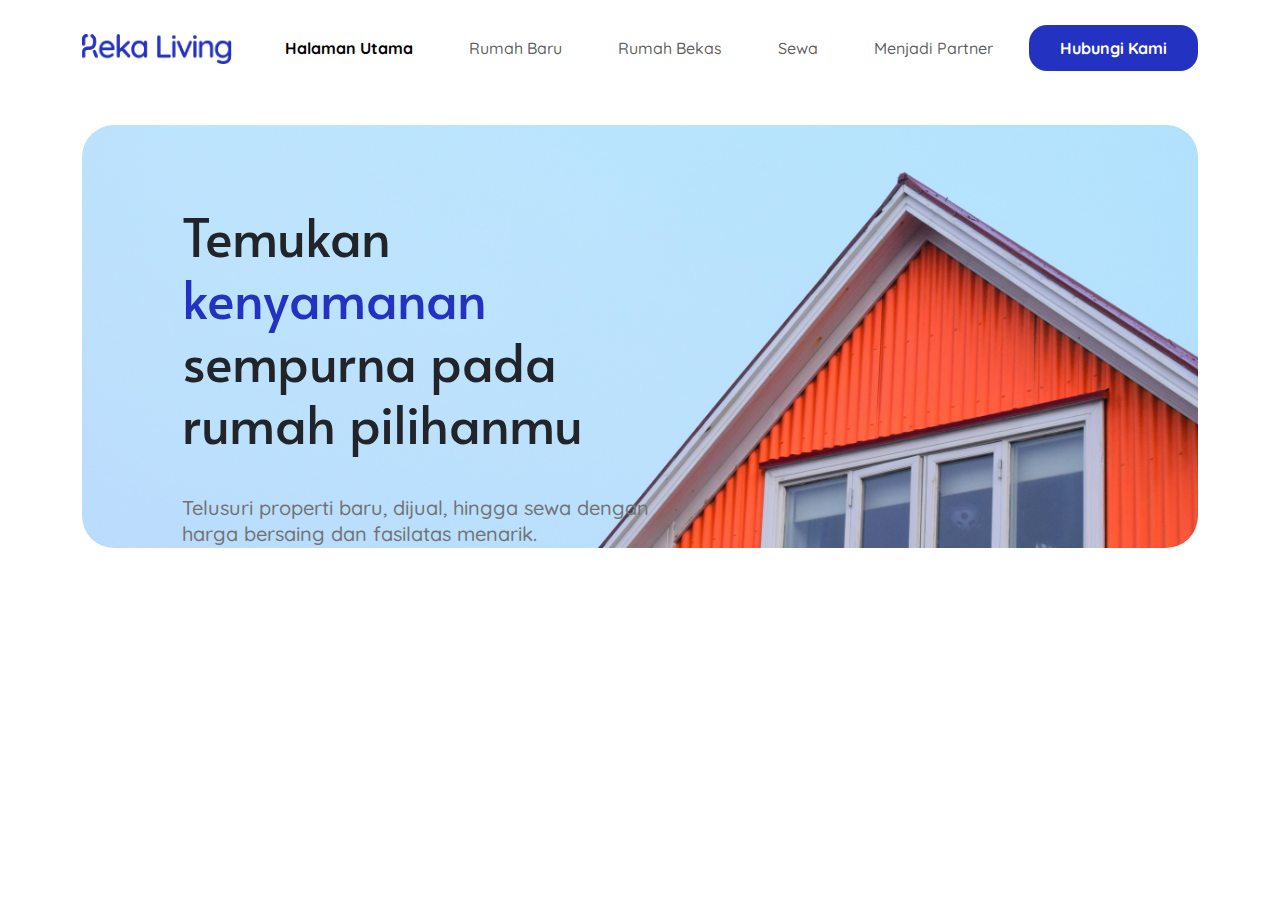
==== index.html @ dff6256e "Slicing Add Hero Section" ====
<!DOCTYPE html>
<html lang="en">
    <head>
        <meta charset="UTF-8">
        <meta name="viewport" content="width=device-width, initial-scale=1.0">
        <title>Reka Living</title>
    
        <!-- ===== All CSS files ===== -->
    
        <link href='https://unpkg.com/boxicons@2.1.4/css/boxicons.min.css' rel='stylesheet'>
        <!-- Slider Splide CSS -->
        <link rel="stylesheet" href="https://cdn.jsdelivr.net/npm/@splidejs/splide@4.1.4/dist/css/splide.min.css">
        <!-- Bootstraps CSS -->
        <link rel="stylesheet" href="https://cdn.jsdelivr.net/npm/bootstrap@5.3.3/dist/css/bootstrap.min.css" />
        <!-- Style CSS -->
        <link rel="stylesheet" href="asset/css/style.css" />
    </head>
<body>
    
    <!-- Header -->
    <header class="bg-header">
        <nav class="navbar navbar-expand-lg">
            <div class="container">
                <a class="navbar-brand" href="#">
                    <img src="asset/images/reka-living-logo.png" class="img-fluid" alt="">
                </a>

                <button class="navbar-toggler" type="button" data-bs-toggle="collapse" data-bs-target="#navbarSupportedContent" aria-controls="navbarSupportedContent" aria-expanded="false" aria-label="Toggle navigation">
                    <span class="navbar-toggler-icon"></span>
                    <span class="navbar-toggler-icon"></span>
                    <span class="navbar-toggler-icon"></span>
                </button>

                <div class="collapse navbar-collapse" id="navbarSupportedContent">
                    <ul class="navbar-nav mx-auto">
                        <li class="nav-item">
                            <a class="nav-link active" href="index.html">Halaman Utama</a>
                        </li>
                        <li class="nav-item">
                            <a class="nav-link" href="#">Rumah Baru</a>
                        </li>
                        <li class="nav-item">
                            <a class="nav-link" href="#">Rumah Bekas</a>
                        </li>
                        <li class="nav-item">
                            <a class="nav-link" href="#">Sewa</a>
                        </li>
                        <li class="nav-item">
                            <a class="nav-link" href="#">Menjadi Partner</a>
                        </li>
                    </ul>
                    <a href="#" class="navbar-btn main-btn" type="submit">Hubungi Kami</a>
                    
                </div>
            </div>
        </nav>
    </header>

    <!-- Hero -->
    <section class="bg-hero">
        <div class="container">
            <div class="hero">
                <img src="asset/images/bg-hero.png" alt="" class="bg-hero-img">

                <div class="title-hero wow fadeInLeft" data-wow-delay=".4s">
                    <h1>Temukan <span>kenyamanan</span> sempurna pada rumah pilihanmu</h1>
                    <p>Telusuri properti baru, dijual, hingga sewa dengan harga bersaing dan fasilatas menarik.</p>
                </div>
            </div>
        </div>
    </section>

    <!-- Bootstraps JS -->
    <script src="https://cdn.jsdelivr.net/npm/bootstrap@5.3.3/dist/js/bootstrap.bundle.min.js"></script>
    <script src="assets/js/main.js"></script>
</body>
</html>
---- asset/css/style.css ----
@import url('https://fonts.googleapis.com/css2?family=Quicksand:wght@300..700&display=swap');
@import url('https://fonts.googleapis.com/css2?family=Alata&display=swap');

body {
  font-family: "Quicksand", sans-serif;;
  font-weight: normal;
  font-style: normal;
  overflow-x: hidden;
}

* {
  margin: 0;
  padding: 0;
  -webkit-box-sizing: border-box;
  box-sizing: border-box;
}

img {
  max-width: 100%;
}

a,
button,
input,
textarea {
  -webkit-transition: all 0.3s ease-out 0s;
  transition: all 0.3s ease-out 0s;
}

a,
a:focus,
input:focus,
textarea:focus,
button:focus,
.navbar-toggler:focus {
  text-decoration: none;
  outline: none;
  -webkit-box-shadow: none;
          box-shadow: none;
}

a:focus,
a:hover {
  text-decoration: none;
}

i,
span,
a {
  display: inline-block;
}

audio,
canvas,
iframe,
img,
svg,
video {
  vertical-align: middle;
}

h1,
h2,
h3,
h4,
h5,
h6 {
  margin: 0px;
  font-family: "Alata", sans-serif;
}

ul,
ol {
  margin: 0px;
  padding: 0px;
  list-style-type: none;
}

p {
  font-size: 16px;
  font-weight: 400;
  line-height: 26px;
  margin: 0px;
}

/*===== All Button Style =====*/
.main-btn {
  display: inline-block;
  text-align: center;
  white-space: nowrap;
  vertical-align: middle;
  font-weight: 700;
  font-size: 16px;
  border-radius: 18px;
  padding: 10px 30px;
  border: 1px solid transparent;
  color: #fff;
  cursor: pointer;
  z-index: 5;
  -webkit-transition: all 0.4s ease-out 0s;
  transition: all 0.4s ease-out 0s;
  background: #2432C1;
}

.main-btn:hover{
  background-color: #8dc8f2;
  color: #fff;
}

/*===== Header =====*/
.bg-header{
  position: relative;
  width: 100%;
  height: 100px;
}

.navbar{
  padding: 25px 0;
  position: absolute;
  top: 0;
  left: 0;
  z-index: 99;
  width: 100%;
}

.navbar .navbar-brand img{
  max-width: 150px;
}

.navbar .nav-item{
  margin: 0 20px;
  font-weight: 500;
  color: #737373;  
  -webkit-transition: all 0.3s ease-out 0s;
  transition: all 0.3s ease-out 0s;
}

.navbar .nav-item:hover{
  color: #000;
  font-weight: 700;
}

.navbar .nav-item .nav-link.active{
  color: #000;
  font-weight: 700;
}

.navbar-toggler{
  border: none;
  display: flex;
  flex-direction: column;
  cursor: pointer;
}

.navbar-toggler-icon{
  position: relative;
  background-image: unset;
  background-color: #2432C1;
  height: 3px;
  margin: 4px 0;
  border-radius: 10px;
  -webkit-transition: all 0.3s ease-out 0s;
  transition: all 0.3s ease-out 0s;
}

.navbar-toggler.active .navbar-toggler-icon:nth-of-type(1) {
  -webkit-transform: rotate(45deg);
  transform: rotate(45deg);
  top: 10px;
}

.navbar-toggler.active .navbar-toggler-icon:nth-of-type(2) {
  opacity: 0;
}

.navbar-toggler.active .navbar-toggler-icon:nth-of-type(3) {
  -webkit-transform: rotate(135deg);
  transform: rotate(135deg);
  top: -12px;
}

/*===== Hero =====*/
.bg-hero{
  margin-top: 25px;
}

.bg-hero .hero{
  border-radius: 32px;
  position: relative;
  max-height: 500px;
}

.bg-hero .hero .bg-hero-img{
  width: 100%;
  height: 100%;
  border-radius: 32px;
}

.bg-hero .hero .title-hero{
  position: absolute;
  top: 0;
  left: 0;
  padding-left: 100px;
  padding-top: 80px;
  width: 55%;
}

.bg-hero .hero .title-hero h1{
  font-size: 52px;
}

.bg-hero .hero .title-hero h1 > span{
  color: #2432C1;
}

.bg-hero .hero .title-hero p{
  color: #737373;
  margin-top: 40px;
  font-size: 20px;
  font-weight: 500;
}
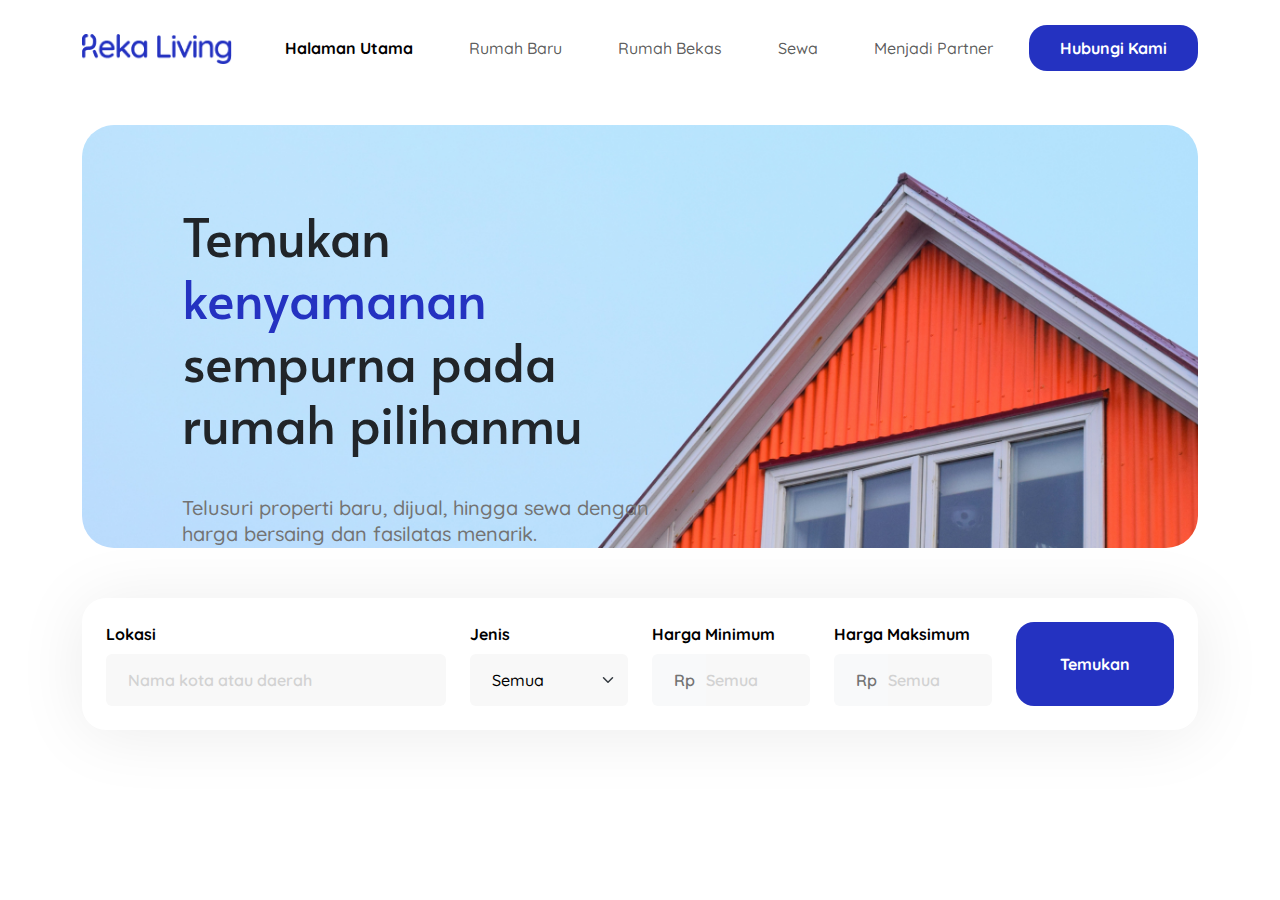
==== commit 06d2c6a0: "Add Search Form Section" ====
--- a/index.html
+++ b/index.html
@@ -70,6 +70,77 @@
         </div>
     </section>
 
+        <!-- Search Form -->
+        <section class="bg-search wow fadeInUp" data-wow-delay=".4s">
+            <div class="container-md">
+    
+                <div class="search-form">
+                    <div class="row">
+                        <div class="col-12 col-lg-4 col-md-8">
+                            <div class="form-group">
+                                <label for="name" class="form-label">Lokasi</label>
+                                <input type="text" class="form-control shadow-none" id="minPrice" placeholder="Nama kota atau daerah">
+                            </div>
+                        </div>
+    
+                        <div class="col-12 col-lg col-md-4">
+                            <div class="form-group">
+                                <label for="jenis" class="form-label">Jenis</label>
+                                <select class="form-select shadow-none" id="jenis" aria-placeholder="Semua">
+                                    <option selected class="select">Semua</option>
+                                    <option value="1">Rumah Baru</option>
+                                    <option value="2">Rumah Bekas</option>
+                                    <option value="3">Sewa</option>
+                                </select>
+                            </div>
+                        </div>
+    
+                        <div class="col-6 col-lg col-md">
+                            <div class="form-group">
+                                <label for="minPrice" class="form-label">Harga Minimum</label>
+                                <div class="input-group">
+                                    <span class="input-group-text" id="basic-addon1">Rp</span>
+                                    <input type="text" class="form-control shadow-none" id="minPrice" placeholder="Semua" style="padding-left: 0px !important;">
+                                </div>
+                            </div>
+                        </div>
+    
+                        <div class="col-6 col-lg col-md">
+                            <div class="form-group">
+                                <label for="maxPrice" class="form-label">Harga Maksimum</label>
+                                <div class="input-group">
+                                    <span class="input-group-text" id="basic-addon1">Rp</span>
+                                    <input type="text" class="form-control shadow-none" id="maxPrice" placeholder="Semua" style="padding-left: 0px !important;">
+                                </div>
+                            </div>
+                        </div>
+    
+                        <div class="col-12 col-lg col-md">
+                            <div class="search-btn">
+                                <button class="main-btn w-100 h-100">Temukan</button>
+                            </div>
+                        </div>
+                    </div>
+                </div>
+    
+                <div class="search-form-sm">
+                    <div class="row">
+                        <div class="col-8">
+                            <div class="input-group">
+                                <span class="input-group-text" id="basic-addon1"><img src="assets/images/search-icon.svg" alt=""></span>
+                                <input type="text" class="form-control shadow-none" id="minPrice" placeholder="Nama kota atau daerah">
+                            </div>
+                        </div>
+    
+                        <div class="col-4">
+                            <button class="main-btn w-100 h-100">Temukan</button>
+                        </div>
+                    </div>
+                </div>
+    
+            </div>
+        </section>
+
     <!-- Bootstraps JS -->
     <script src="https://cdn.jsdelivr.net/npm/bootstrap@5.3.3/dist/js/bootstrap.bundle.min.js"></script>
     <script src="assets/js/main.js"></script>
--- a/asset/css/style.css
+++ b/asset/css/style.css
@@ -218,4 +218,91 @@
   margin-top: 40px;
   font-size: 20px;
   font-weight: 500;
+}
+
+/*===== Search Form =====*/
+.bg-search{
+  margin-top: 50px;
+}
+
+.bg-search .search-form{
+  background-color: #fff;
+  box-shadow: 0px 4px 68px 0px rgba(0, 0, 0, 0.08);
+  border-radius: 24px;
+  padding: 24px;
+}
+
+.bg-search .search-form .form-label{
+  font-size: 16px;
+  color: #000;
+  font-weight: 700;
+}
+
+.bg-search .search-form .form-control,
+.bg-search .search-form .form-select{
+  background-color: #F8F8F8;
+  border: none;
+  padding: 14px 22px;
+  color: #000;
+  font-weight: 500;
+}
+
+.bg-search .search-form .form-control::placeholder{
+  color: #D2D2D2;
+  font-weight: 600;
+}
+
+.bg-search .search-form .form-control::-ms-input-placeholder,
+.bg-search .search-form .form-select::-ms-input-placeholder{
+  color: #D2D2D2;
+  font-weight: 600;
+}
+
+.bg-search .search-form .input-group-text{
+  border: none;
+  color: #737373;
+  font-weight: 600;
+  padding-left: 22px;
+}
+
+.bg-search .search-form .search-btn{
+  height: 100%;
+}
+
+/*===== Search From Small Screen =====*/
+.bg-search .search-form-sm{
+  display: none;
+}
+
+.bg-search .search-form-sm .input-group{
+  border: 0.1px solid rgba(115, 115, 115, 1);
+  border-radius: 12px;
+  background-color: #FFF;
+  box-shadow: 0px 4px 68px 0px rgba(0, 0, 0, 0.08);
+}
+
+.bg-search .search-form-sm .form-control{
+  border: none;
+  padding: 14px 0px;
+  color: #000;
+  font-weight: 500;
+  background-color: transparent;
+}
+
+.bg-search .search-form-sm .form-control::placeholder{
+  color: #D2D2D2;
+  font-weight: 600;
+}
+
+.bg-search .search-form-sm .input-group-text{
+  border: none;
+  background-color: transparent;
+  color: #737373;
+  font-weight: 600;
+  padding-left: 22px;
+}
+
+.bg-search .search-form-sm .search-btn .main-btn{
+  height: 100%;
+  border-radius: 12px;
 }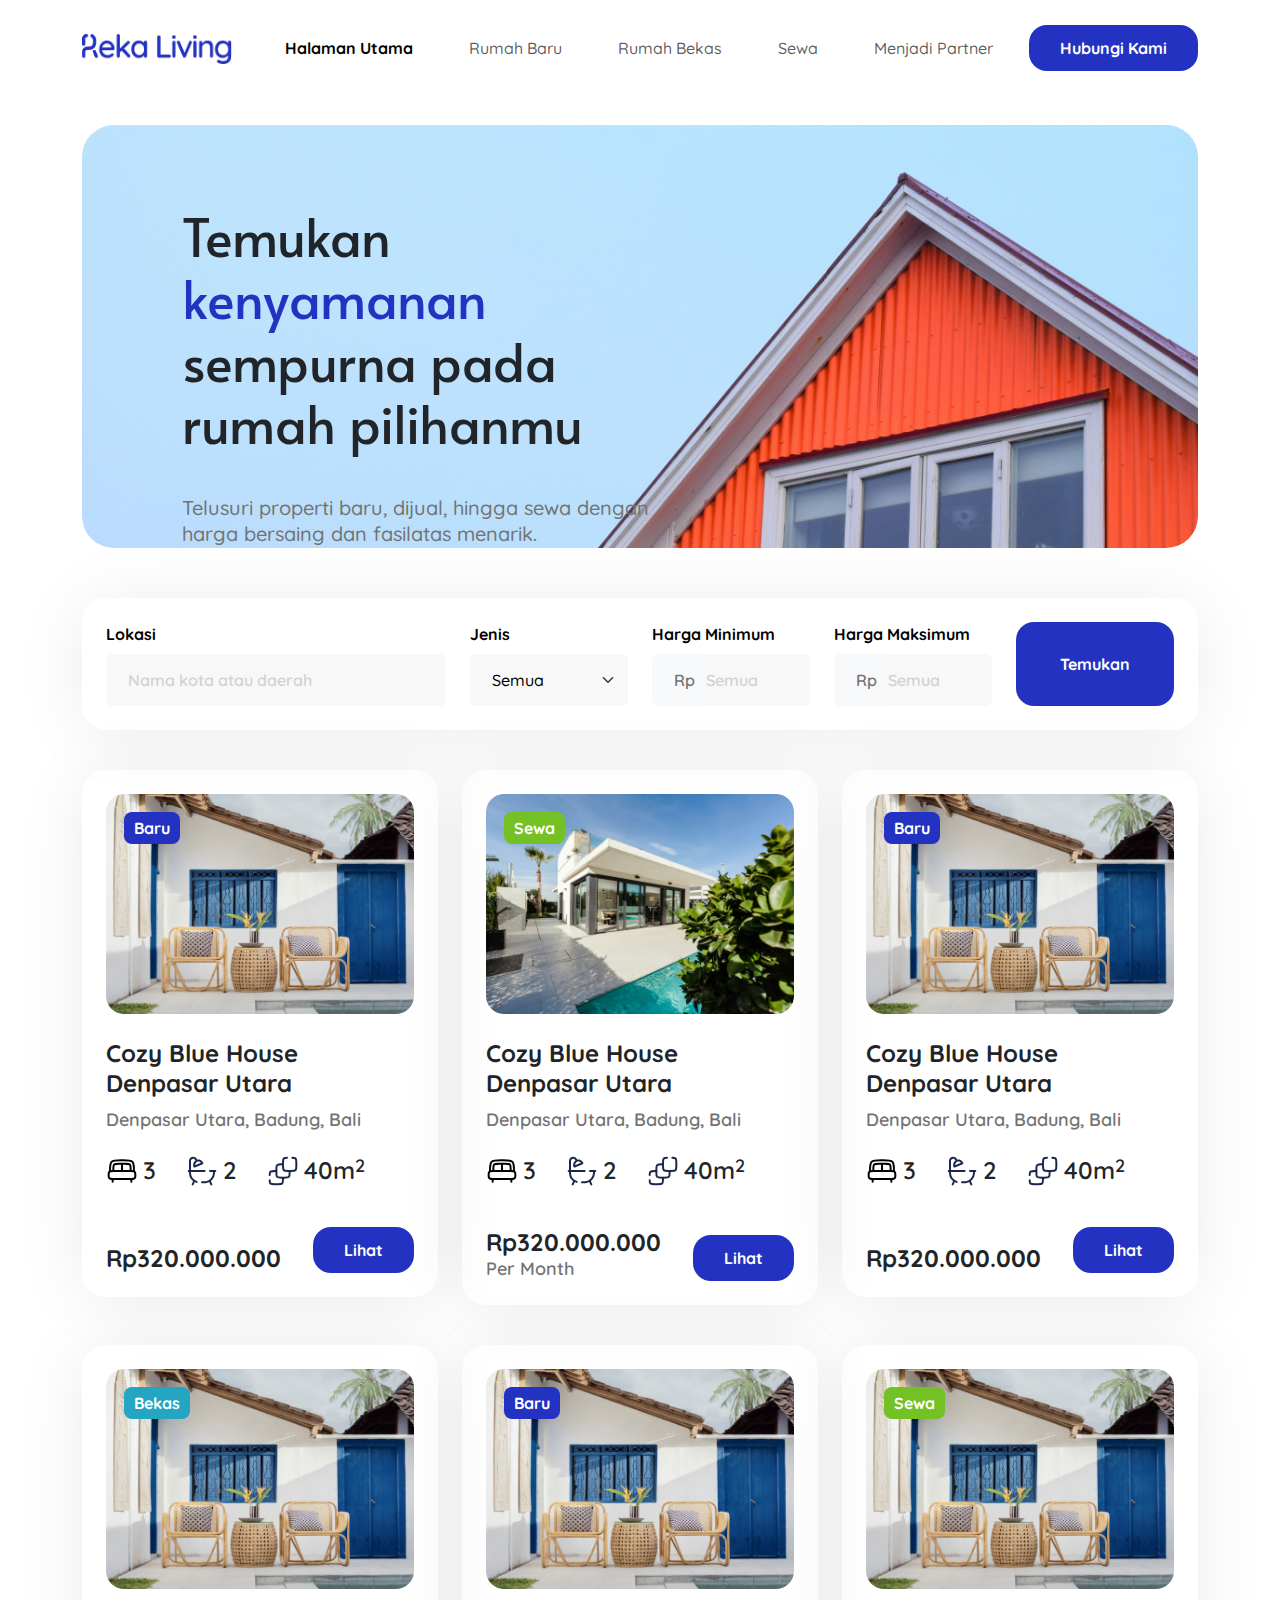
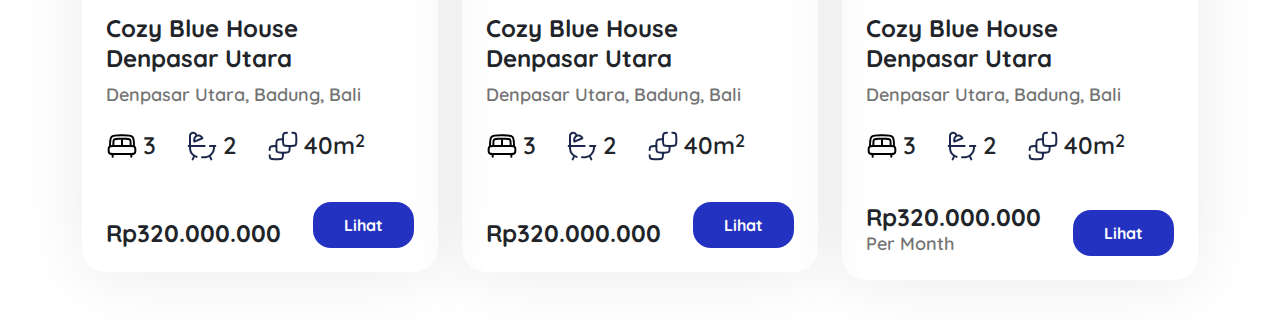
==== commit 522b959d: "add Content Section" ====
--- a/index.html
+++ b/index.html
@@ -70,76 +70,390 @@
         </div>
     </section>
 
-        <!-- Search Form -->
-        <section class="bg-search wow fadeInUp" data-wow-delay=".4s">
-            <div class="container-md">
-    
-                <div class="search-form">
-                    <div class="row">
-                        <div class="col-12 col-lg-4 col-md-8">
-                            <div class="form-group">
-                                <label for="name" class="form-label">Lokasi</label>
-                                <input type="text" class="form-control shadow-none" id="minPrice" placeholder="Nama kota atau daerah">
-                            </div>
-                        </div>
-    
-                        <div class="col-12 col-lg col-md-4">
-                            <div class="form-group">
-                                <label for="jenis" class="form-label">Jenis</label>
-                                <select class="form-select shadow-none" id="jenis" aria-placeholder="Semua">
-                                    <option selected class="select">Semua</option>
-                                    <option value="1">Rumah Baru</option>
-                                    <option value="2">Rumah Bekas</option>
-                                    <option value="3">Sewa</option>
-                                </select>
-                            </div>
-                        </div>
-    
-                        <div class="col-6 col-lg col-md">
-                            <div class="form-group">
-                                <label for="minPrice" class="form-label">Harga Minimum</label>
-                                <div class="input-group">
-                                    <span class="input-group-text" id="basic-addon1">Rp</span>
-                                    <input type="text" class="form-control shadow-none" id="minPrice" placeholder="Semua" style="padding-left: 0px !important;">
-                                </div>
-                            </div>
-                        </div>
-    
-                        <div class="col-6 col-lg col-md">
-                            <div class="form-group">
-                                <label for="maxPrice" class="form-label">Harga Maksimum</label>
-                                <div class="input-group">
-                                    <span class="input-group-text" id="basic-addon1">Rp</span>
-                                    <input type="text" class="form-control shadow-none" id="maxPrice" placeholder="Semua" style="padding-left: 0px !important;">
-                                </div>
-                            </div>
-                        </div>
-    
-                        <div class="col-12 col-lg col-md">
-                            <div class="search-btn">
-                                <button class="main-btn w-100 h-100">Temukan</button>
-                            </div>
-                        </div>
-                    </div>
-                </div>
-    
-                <div class="search-form-sm">
-                    <div class="row">
-                        <div class="col-8">
+    <!-- Search Form -->
+    <section class="bg-search wow fadeInUp" data-wow-delay=".4s">
+        <div class="container-md">
+
+            <div class="search-form">
+                <div class="row">
+                    <div class="col-12 col-lg-4 col-md-8">
+                        <div class="form-group">
+                            <label for="name" class="form-label">Lokasi</label>
+                            <input type="text" class="form-control shadow-none" id="minPrice" placeholder="Nama kota atau daerah">
+                        </div>
+                    </div>
+
+                    <div class="col-12 col-lg col-md-4">
+                        <div class="form-group">
+                            <label for="jenis" class="form-label">Jenis</label>
+                            <select class="form-select shadow-none" id="jenis" aria-placeholder="Semua">
+                                <option selected class="select">Semua</option>
+                                <option value="1">Rumah Baru</option>
+                                <option value="2">Rumah Bekas</option>
+                                <option value="3">Sewa</option>
+                            </select>
+                        </div>
+                    </div>
+
+                    <div class="col-6 col-lg col-md">
+                        <div class="form-group">
+                            <label for="minPrice" class="form-label">Harga Minimum</label>
                             <div class="input-group">
-                                <span class="input-group-text" id="basic-addon1"><img src="assets/images/search-icon.svg" alt=""></span>
-                                <input type="text" class="form-control shadow-none" id="minPrice" placeholder="Nama kota atau daerah">
-                            </div>
-                        </div>
-    
-                        <div class="col-4">
+                                <span class="input-group-text" id="basic-addon1">Rp</span>
+                                <input type="text" class="form-control shadow-none" id="minPrice" placeholder="Semua" style="padding-left: 0px !important;">
+                            </div>
+                        </div>
+                    </div>
+
+                    <div class="col-6 col-lg col-md">
+                        <div class="form-group">
+                            <label for="maxPrice" class="form-label">Harga Maksimum</label>
+                            <div class="input-group">
+                                <span class="input-group-text" id="basic-addon1">Rp</span>
+                                <input type="text" class="form-control shadow-none" id="maxPrice" placeholder="Semua" style="padding-left: 0px !important;">
+                            </div>
+                        </div>
+                    </div>
+
+                    <div class="col-12 col-lg col-md">
+                        <div class="search-btn">
                             <button class="main-btn w-100 h-100">Temukan</button>
                         </div>
                     </div>
                 </div>
-    
             </div>
-        </section>
+
+            <div class="search-form-sm">
+                <div class="row">
+                    <div class="col-8">
+                        <div class="input-group">
+                            <span class="input-group-text" id="basic-addon1"><img src="assets/images/search-icon.svg" alt=""></span>
+                            <input type="text" class="form-control shadow-none" id="minPrice" placeholder="Nama kota atau daerah">
+                        </div>
+                    </div>
+
+                    <div class="col-4">
+                        <button class="main-btn w-100 h-100">Temukan</button>
+                    </div>
+                </div>
+            </div>
+
+        </div>
+    </section>
+
+    <!-- Content -->
+    <div class="bg-content wow fadeInUp" data-wow-delay=".4s">
+        <div class="container">
+
+            <div class="row">
+
+                <!-- Content Awal -->
+                <div class="col-6 col-lg-4 col-md-6">
+
+                    <div class="single-project">
+                        <div class="project-image">
+                                <p class="status-content">Baru</p>
+                                <img src="asset/images/Content/1.png" class="img-fluid" alt="project"/>
+                        </div>
+
+                        <div class="project-content-top">
+                            <h3 class="project-title"> 
+                                Cozy Blue House Denpasar Utara
+                            </h3>
+                            <p class="project-alamat">
+                                Denpasar Utara, Badung, Bali
+                            </p>
+                        </div>
+
+                        <div class="project-content-middle d-flex">
+
+                            <div class="project-content-middle-items d-flex">
+                                <img src="asset/images/Content/bed.svg" alt="" srcset="">
+                                <p>3</p>
+                            </div>
+
+                            <div class="project-content-middle-items d-flex">
+                                <img src="asset/images/Content/bath.svg" alt="" srcset="">
+                                <p>2</p>
+                            </div>
+
+                            <div class="project-content-middle-items d-flex">
+                                <img src="asset/images/Content/three.svg" alt="" srcset="">
+                                <p>40m</p>
+                                <span>2</span>
+                            </div>
+
+                        </div>
+
+                        <div class="project-content-bottom d-flex">
+                            <div class="price">
+                                <p>Rp320.000.000</p>
+                                <!-- <span>Per Month</span> -->
+                            </div>
+                            <a href="#" rel="nofollow noopener" target="_blank" class="main-btn">
+                                Lihat
+                            </a>
+                        </div>
+                    </div>
+
+                </div>
+
+                <div class="col-6 col-lg-4 col-md-6">
+
+                    <div class="single-project">
+                        <div class="project-image">
+                                <p class="status-content-sewa">Sewa</p>
+                                <img src="asset/images/Content/2.png" class="img-fluid" alt="project"/>
+                        </div>
+
+                        <div class="project-content-top">
+                            <h3 class="project-title"> 
+                                Cozy Blue House Denpasar Utara
+                            </h3>
+                            <p class="project-alamat">
+                                Denpasar Utara, Badung, Bali
+                            </p>
+                        </div>
+
+                        <div class="project-content-middle d-flex">
+
+                            <div class="project-content-middle-items d-flex">
+                                <img src="asset/images/Content/bed.svg" alt="" srcset="">
+                                <p>3</p>
+                            </div>
+
+                            <div class="project-content-middle-items d-flex">
+                                <img src="asset/images/Content/bath.svg" alt="" srcset="">
+                                <p>2</p>
+                            </div>
+
+                            <div class="project-content-middle-items d-flex">
+                                <img src="asset/images/Content/three.svg" alt="" srcset="">
+                                <p>40m</p>
+                                <span>2</span>
+                            </div>
+
+                        </div>
+
+                        <div class="project-content-bottom d-flex">
+                            <div class="price">
+                                <p>Rp320.000.000</p>
+                                <span>Per Month</span>
+                            </div>
+                            <a href="#" rel="nofollow noopener" target="_blank" class="main-btn">
+                                Lihat
+                            </a>
+                        </div>
+
+                    </div>
+
+                </div>
+
+                <div class="col-6 col-lg-4 col-md-6">
+
+                    <div class="single-project">
+                        <div class="project-image">
+                                <p class="status-content">Baru</p>
+                                <img src="asset/images/Content/1.png" class="img-fluid" alt="project"/>
+                        </div>
+
+                        <div class="project-content-top">
+                            <h3 class="project-title"> 
+                                Cozy Blue House Denpasar Utara
+                            </h3>
+                            <p class="project-alamat">
+                                Denpasar Utara, Badung, Bali
+                            </p>
+                        </div>
+
+                        <div class="project-content-middle d-flex">
+
+                            <div class="project-content-middle-items d-flex">
+                                <img src="asset/images/Content/bed.svg" alt="" srcset="">
+                                <p>3</p>
+                            </div>
+
+                            <div class="project-content-middle-items d-flex">
+                                <img src="asset/images/Content/bath.svg" alt="" srcset="">
+                                <p>2</p>
+                            </div>
+
+                            <div class="project-content-middle-items d-flex">
+                                <img src="asset/images/Content/three.svg" alt="" srcset="">
+                                <p>40m</p>
+                                <span>2</span>
+                            </div>
+
+                        </div>
+
+                        <div class="project-content-bottom d-flex">
+                            <div class="price">
+                                <p>Rp320.000.000</p>
+                                <!-- <span>Per Month</span> -->
+                            </div>
+                            <a href="#" rel="nofollow noopener" target="_blank" class="main-btn">
+                                Lihat
+                            </a>
+                        </div>
+                    </div>
+
+                </div>
+
+                <!-- Content Kedua -->
+                <div class="col-6 col-lg-4 col-md-6">
+
+                    <div class="single-project">
+                        <div class="project-image">
+                                <p class="status-content-bekas">Bekas</p>
+                                <img src="asset/images/Content/1.png" class="img-fluid" alt="project"/>
+                        </div>
+
+                        <div class="project-content-top">
+                            <h3 class="project-title"> 
+                                Cozy Blue House Denpasar Utara
+                            </h3>
+                            <p class="project-alamat">
+                                Denpasar Utara, Badung, Bali
+                            </p>
+                        </div>
+
+                        <div class="project-content-middle d-flex">
+
+                            <div class="project-content-middle-items d-flex">
+                                <img src="asset/images/Content/bed.svg" alt="" srcset="">
+                                <p>3</p>
+                            </div>
+
+                            <div class="project-content-middle-items d-flex">
+                                <img src="asset/images/Content/bath.svg" alt="" srcset="">
+                                <p>2</p>
+                            </div>
+
+                            <div class="project-content-middle-items d-flex">
+                                <img src="asset/images/Content/three.svg" alt="" srcset="">
+                                <p>40m</p>
+                                <span>2</span>
+                            </div>
+
+                        </div>
+
+                        <div class="project-content-bottom d-flex">
+                            <div class="price">
+                                <p>Rp320.000.000</p>
+                                <!-- <span>Per Month</span> -->
+                            </div>
+                            <a href="#" rel="nofollow noopener" target="_blank" class="main-btn">
+                                Lihat
+                            </a>
+                        </div>
+                    </div>
+
+                </div>
+
+                <div class="col-6 col-lg-4 col-md-6">
+
+                    <div class="single-project">
+                        <div class="project-image">
+                                <p class="status-content">Baru</p>
+                                <img src="asset/images/Content/1.png" class="img-fluid" alt="project"/>
+                        </div>
+
+                        <div class="project-content-top">
+                            <h3 class="project-title"> 
+                                Cozy Blue House Denpasar Utara
+                            </h3>
+                            <p class="project-alamat">
+                                Denpasar Utara, Badung, Bali
+                            </p>
+                        </div>
+
+                        <div class="project-content-middle d-flex">
+
+                            <div class="project-content-middle-items d-flex">
+                                <img src="asset/images/Content/bed.svg" alt="" srcset="">
+                                <p>3</p>
+                            </div>
+
+                            <div class="project-content-middle-items d-flex">
+                                <img src="asset/images/Content/bath.svg" alt="" srcset="">
+                                <p>2</p>
+                            </div>
+
+                            <div class="project-content-middle-items d-flex">
+                                <img src="asset/images/Content/three.svg" alt="" srcset="">
+                                <p>40m</p>
+                                <span>2</span>
+                            </div>
+
+                        </div>
+
+                        <div class="project-content-bottom d-flex">
+                            <div class="price">
+                                <p>Rp320.000.000</p>
+                                <!-- <span>Per Month</span> -->
+                            </div>
+                            <a href="#" rel="nofollow noopener" target="_blank" class="main-btn">
+                                Lihat
+                            </a>
+                        </div>
+                    </div>
+
+                </div>
+
+                <div class="col-6 col-lg-4 col-md-6">
+
+                    <div class="single-project">
+                        <div class="project-image">
+                            <p class="status-content-sewa">Sewa</p>
+                                <img src="asset/images/Content/1.png" class="img-fluid" alt="project"/>
+                        </div>
+
+                        <div class="project-content-top">
+                            <h3 class="project-title"> 
+                                Cozy Blue House Denpasar Utara
+                            </h3>
+                            <p class="project-alamat">
+                                Denpasar Utara, Badung, Bali
+                            </p>
+                        </div>
+
+                        <div class="project-content-middle d-flex">
+
+                            <div class="project-content-middle-items d-flex">
+                                <img src="asset/images/Content/bed.svg" alt="" srcset="">
+                                <p>3</p>
+                            </div>
+
+                            <div class="project-content-middle-items d-flex">
+                                <img src="asset/images/Content/bath.svg" alt="" srcset="">
+                                <p>2</p>
+                            </div>
+
+                            <div class="project-content-middle-items d-flex">
+                                <img src="asset/images/Content/three.svg" alt="" srcset="">
+                                <p>40m</p>
+                                <span>2</span>
+                            </div>
+
+                        </div>
+
+                        <div class="project-content-bottom d-flex">
+                            <div class="price">
+                                <p>Rp320.000.000</p>
+                                <span>Per Month</span>
+                            </div>
+                            <a href="#" rel="nofollow noopener" target="_blank" class="main-btn">
+                                Lihat
+                            </a>
+                        </div>
+                    </div>
+
+                </div>
+
+            </div>
+
+        </div>
+    </div>
 
     <!-- Bootstraps JS -->
     <script src="https://cdn.jsdelivr.net/npm/bootstrap@5.3.3/dist/js/bootstrap.bundle.min.js"></script>
--- a/asset/css/style.css
+++ b/asset/css/style.css
@@ -305,4 +305,124 @@
 .bg-search .search-form-sm .search-btn .main-btn{
   height: 100%;
   border-radius: 12px;
+}
+
+/* === PROJECT START */
+.single-project{
+  margin-bottom: 40px;
+  border-radius: 24px;
+  padding: 24px;
+  box-shadow: 0px 4px 68px 0px rgba(0, 0, 0, 0.08);
+}
+
+.bg-content{
+  margin-top: 40px;
+}
+
+.single-project .project-image {
+  width:100%;
+  position:relative;
+
+}
+
+.project-image .status-content{
+  position:absolute;
+  left: 18px;
+  top: 18px;
+  background-color:#2432C1;
+  color:#fff;
+  padding: 3px 10px ;
+  border-radius: 8px;
+  font-weight: bold;
+}
+
+.project-image .status-content-sewa{
+  position:absolute;
+  left: 18px;
+  top: 18px;
+  background-color:#73C124;
+  color:#fff;
+  padding: 3px 10px ;
+  border-radius: 8px;
+  font-weight: bold;
+}
+
+.project-image .status-content-bekas{
+  position:absolute;
+  left: 18px;
+  top: 18px;
+  background-color: #24A5C1;
+  color:#fff;
+  padding: 3px 10px ;
+  border-radius: 8px;
+  font-weight: bold;
+}
+
+.project-image .status-content > p{
+  font-size: 14px;
+  font-weight: 600;
+  line-height: 17.5px;
+}
+
+.project-content-top .project-title{
+  font-size: 24px;
+  font-weight: 700;
+  line-height: 30px;
+  margin-top: 24px;
+  margin-bottom: 11px;
+  font-family: 'Quicksand';
+}
+
+.project-content-top .project-alamat{
+  font-size: 18px;
+  font-weight: 600;
+  line-height: 22.5px;
+  margin-bottom: 24px;
+  color: #737373;
+}
+
+.single-project .project-image > img {
+  width:100%;
+  border-radius: 18px;
+}
+
+.project-content-middle .project-content-middle-items{
+  padding-right: 30px;
+}
+
+.project-content-middle .project-content-middle-items > p{
+  line-height: 30px;
+  font-size: 24px;
+  font-weight: 600;
+  margin-left: 5px;
+}
+
+.project-content-middle .project-content-middle-items > span{
+  line-height: 22.5px;
+  font-size: 18px;
+  font-weight: 600;
+}
+
+.project-content-bottom .price > p{
+  line-height: 30px;
+  font-weight: 700;
+  font-size: 24px;
+}
+
+.project-content-bottom{
+  margin-top : 40px;
+  display: flex;
+  justify-content: space-between;
+  align-items: end;
+}
+
+.project-content-bottom .price > span {
+  font-size: 18px;
+  font-weight: 600;
+  line-height: 22.5px;
+  color: #737373;
+}
+
+.project-content-bottom .main-btn{
+  font-weight: bold;
 }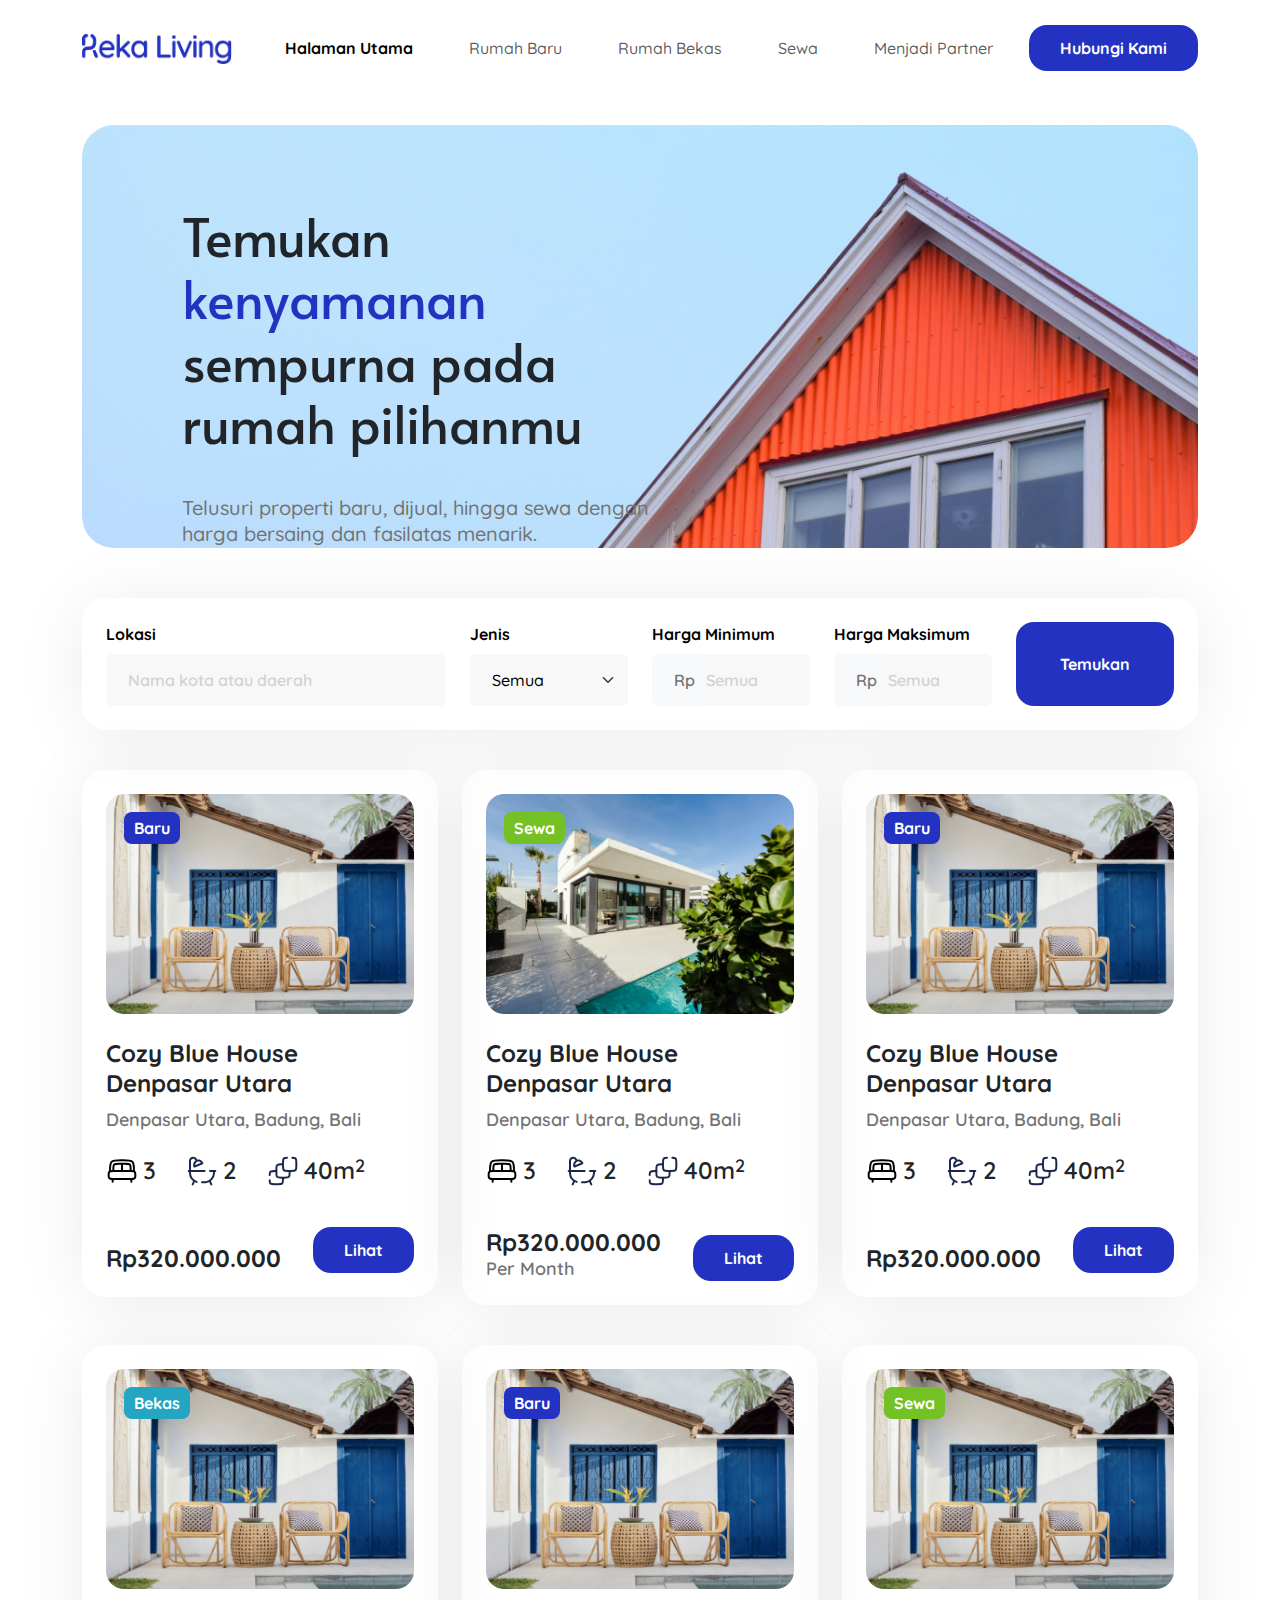
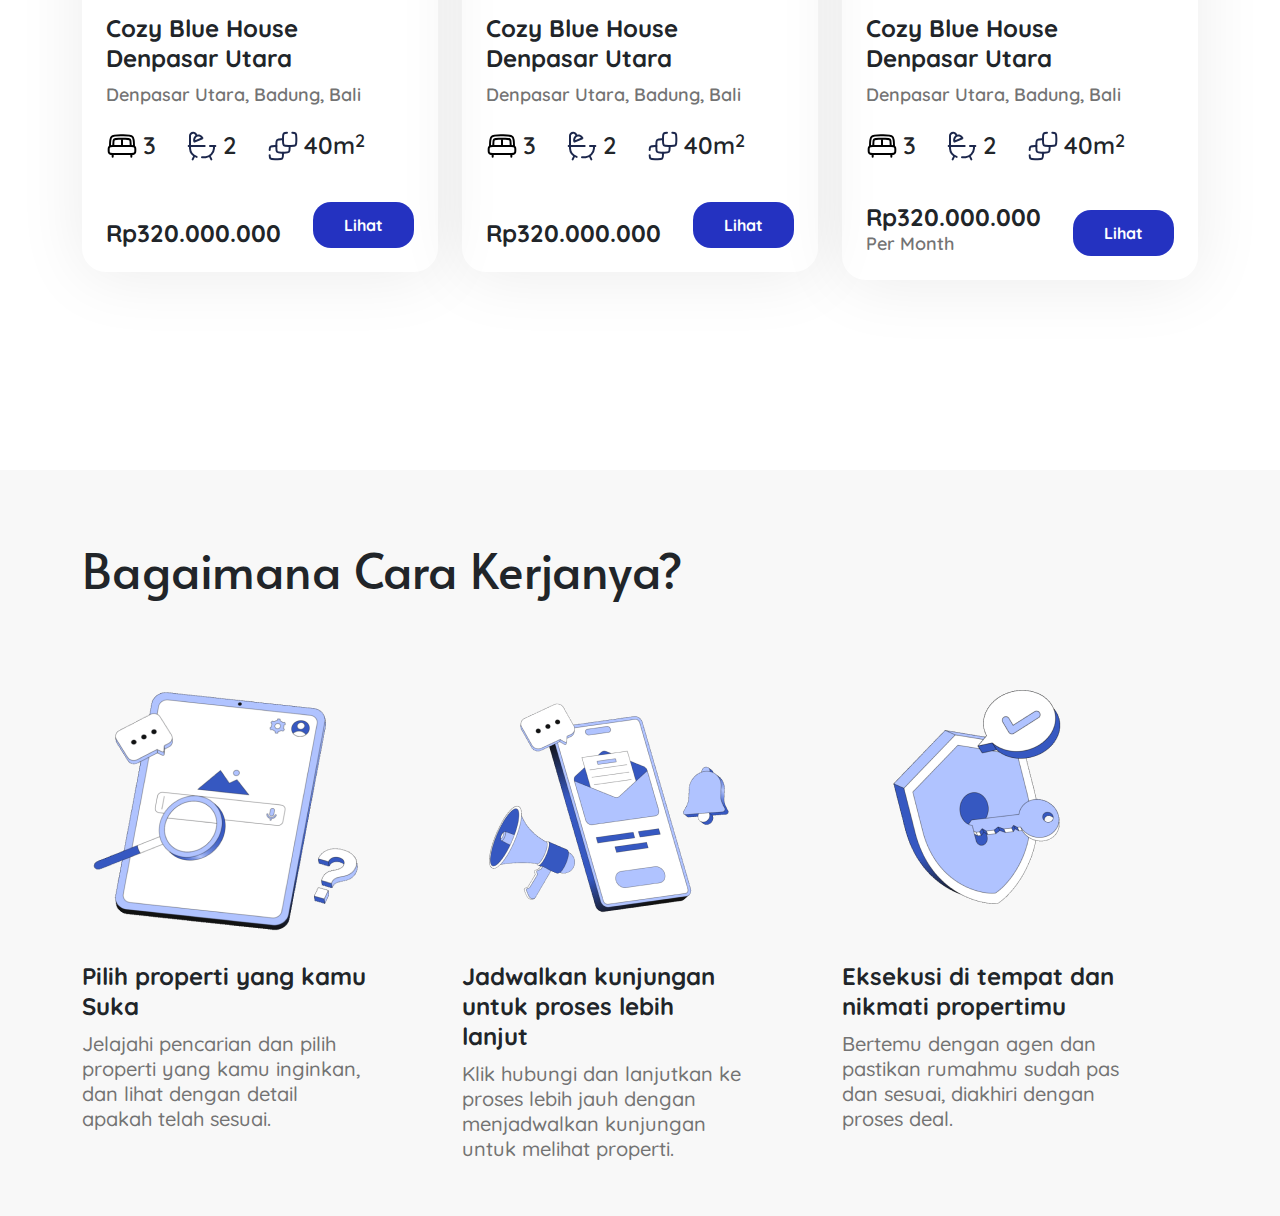
==== commit a13d2c38: "Add Section Works" ====
--- a/index.html
+++ b/index.html
@@ -455,6 +455,77 @@
         </div>
     </div>
 
+    <!-- Works -->
+    <div class="bg-works">
+        <div class="container">
+
+            <div class="row">
+
+                <div class="col-lg-12">
+                    <div class="bg-works-title mb-5 wow fadeInLeft" data-wow-delay=".4s">
+                        <h2>Bagaimana Cara Kerjanya?</h2>
+                    </div>
+                </div>
+
+                <div class="col-lg-4 col-md-6 wow fadeInRight" data-wow-delay=".4s">
+                    <div class="single-works">
+                        <div class="works-image">
+                            <a href="#">
+                                <img src="asset/images/Works/Search.png" class="img-fluid" alt="works"/>
+                            </a>
+                        </div>
+                        <div class="works-content">
+                            <h3 class="works-title"> 
+                                Pilih properti yang kamu Suka
+                            </h3>
+                            <p class="works-desc">
+                                Jelajahi pencarian dan pilih properti yang kamu inginkan, dan lihat dengan detail apakah telah sesuai.
+                            </p>
+                        </div>
+                    </div>
+                </div>
+
+                <div class="col-lg-4 col-md-6 wow fadeInRight" data-wow-delay=".4s">
+                    <div class="single-works">
+                        <div class="works-image">
+                            <a href="#">
+                                <img src="asset/images/Works/Announce.png" class="img-fluid" alt="works"/>
+                            </a>
+                        </div>
+                        <div class="works-content">
+                            <h3> 
+                                Jadwalkan kunjungan untuk proses lebih lanjut
+                            </h3>
+                            <p>
+                                Klik hubungi dan lanjutkan ke proses lebih jauh dengan menjadwalkan kunjungan untuk melihat properti.
+                            </p>
+                        </div>
+                    </div>
+                </div>
+
+                <div class="col-lg-4 col-md-6 wow fadeInRight" data-wow-delay=".4s">
+                    <div class="single-works">
+                        <div class="works-image">
+                            <a href="#">
+                                <img src="asset/images/Works/Private.png" class="img-fluid" alt="works"/>
+                            </a>
+                        </div>
+                        <div class="works-content">
+                            <h3 class="works-title"> 
+                                Eksekusi di tempat dan nikmati propertimu
+                            </h3>
+                            <p class="works-desc">
+                                Bertemu dengan agen dan pastikan rumahmu sudah pas dan sesuai, diakhiri dengan proses deal.
+                            </p>
+                        </div>
+                    </div>
+                </div>
+
+            </div>
+
+        </div>
+    </div>
+
     <!-- Bootstraps JS -->
     <script src="https://cdn.jsdelivr.net/npm/bootstrap@5.3.3/dist/js/bootstrap.bundle.min.js"></script>
     <script src="assets/js/main.js"></script>
--- a/asset/css/style.css
+++ b/asset/css/style.css
@@ -425,4 +425,42 @@
 
 .project-content-bottom .main-btn{
   font-weight: bold;
-}+}
+
+/* === WORKS START; */
+.bg-works{
+  background-color: #F8F8F8;
+  padding-top: 70px;
+  padding-bottom: 55px;
+  margin-top:150px;
+}
+
+.bg-works .bg-works-title h2{
+  font-size: 48px;
+  line-height: 58px;
+  margin-bottom: 80px;
+}
+
+.bg-works .works-image{
+  margin-bottom: 25px;
+}
+
+.works-content h3{
+  font-weight: bold;
+  font-size:24px;
+  line-height: 30px;
+  margin-bottom: 10px;
+  font-family: 'Quicksand' !important;
+}
+
+.works-content p{
+  color: #737373;
+  font-weight: 500;
+  font-size: 20px;
+  line-height: 25px;
+}
+
+.works-content{
+  max-width: 80%;
+}
+/* === WORKS END; */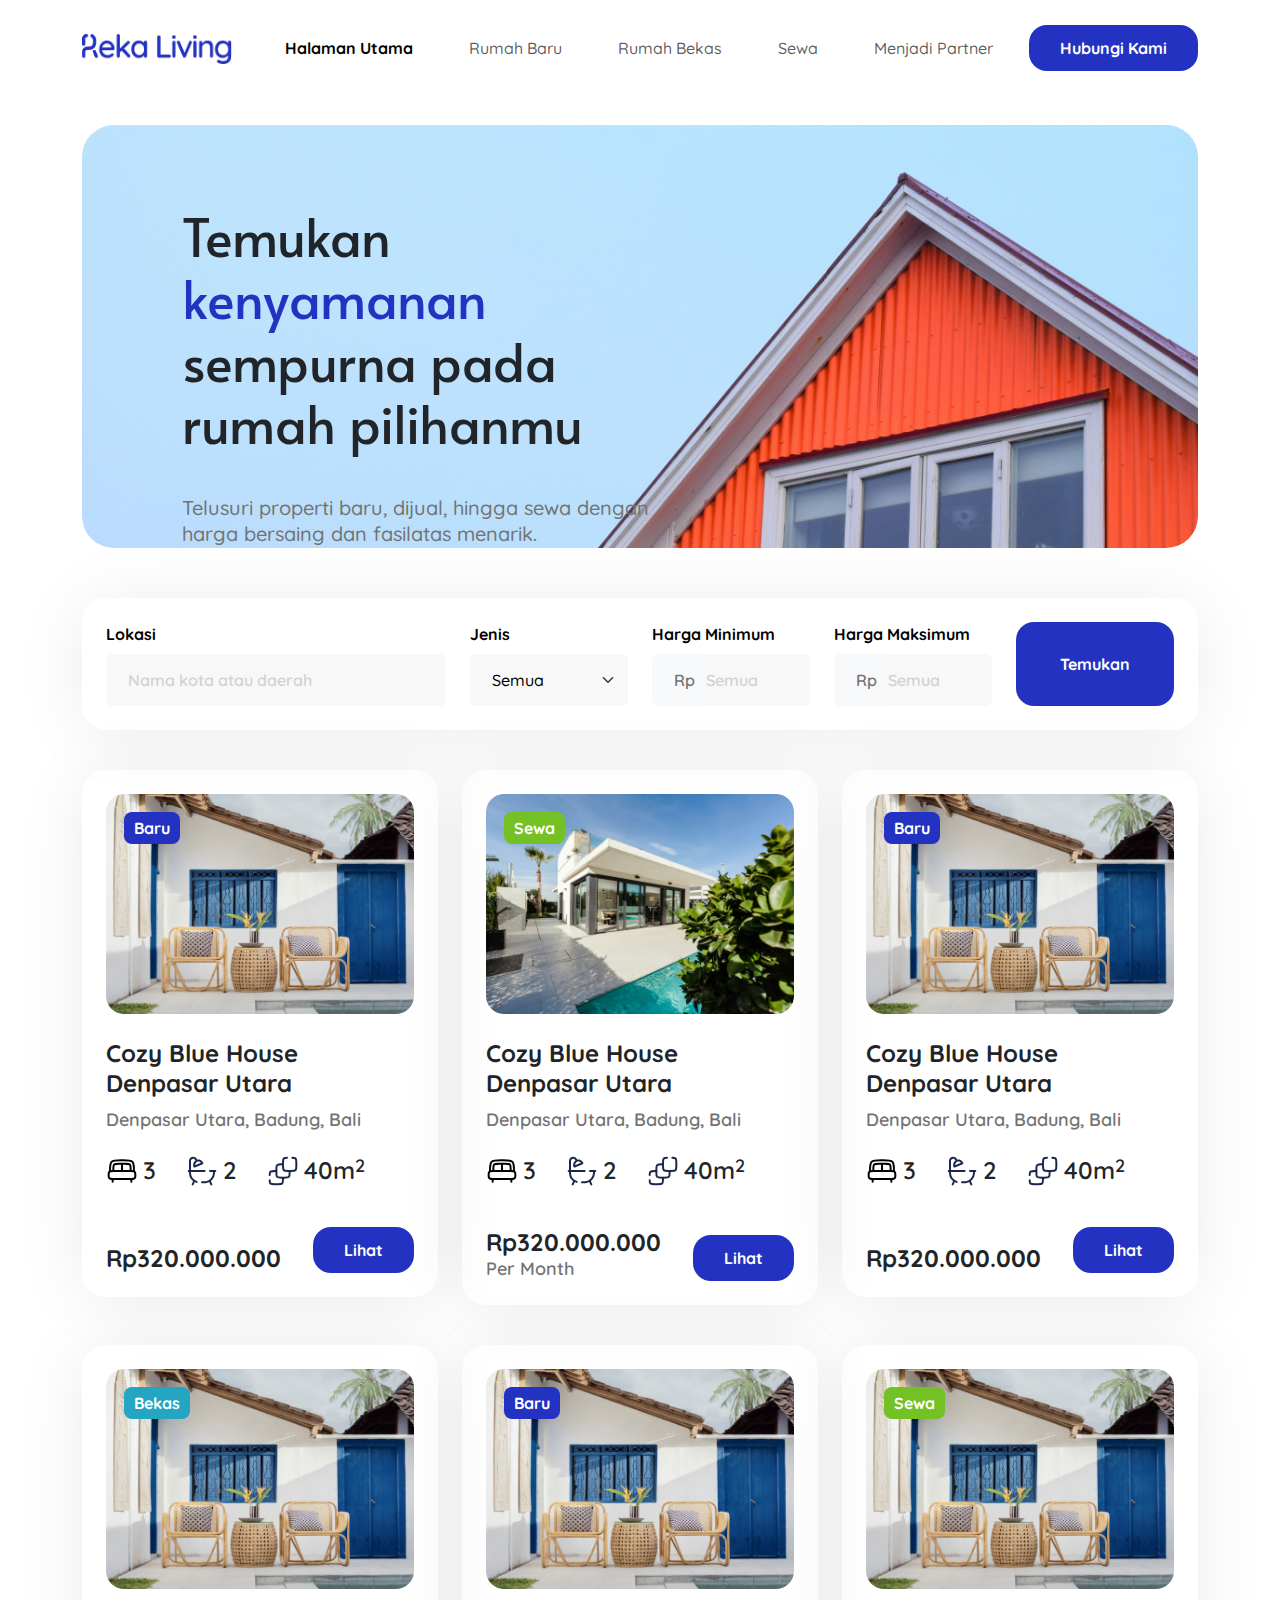
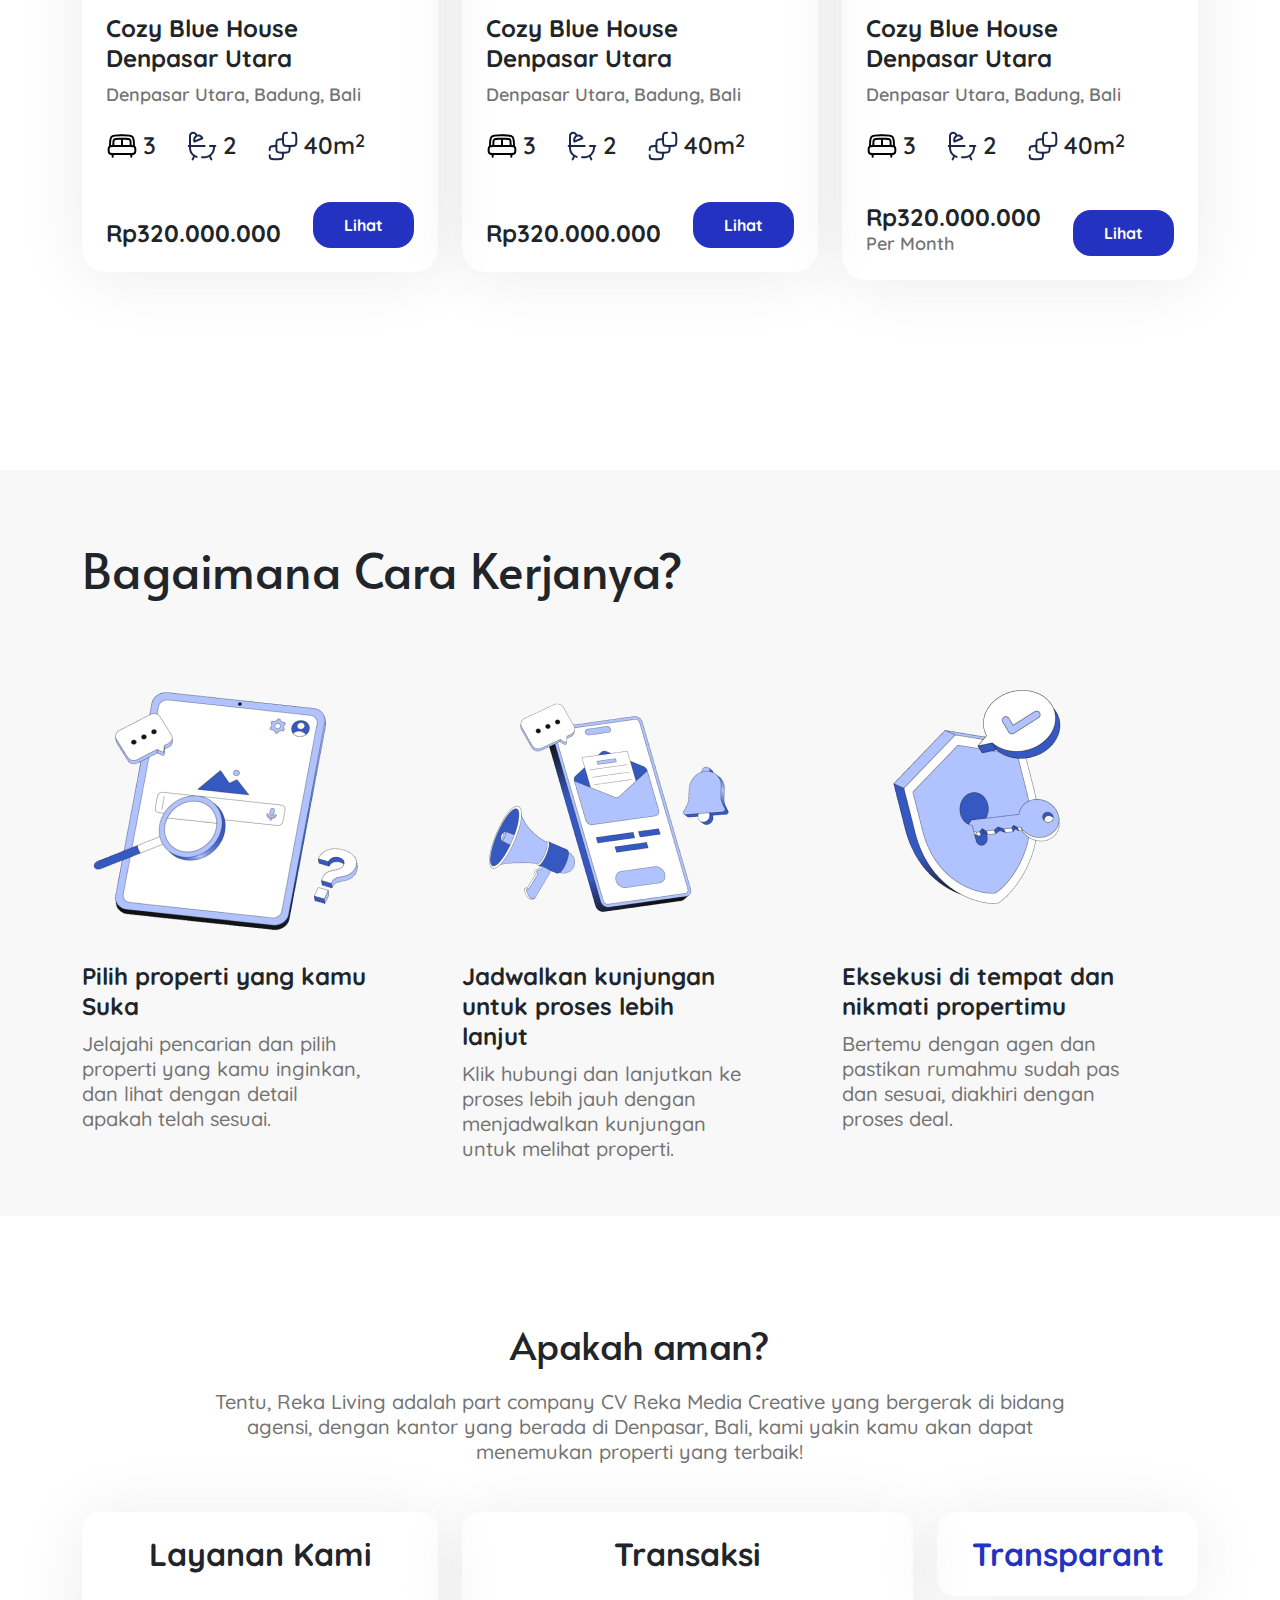
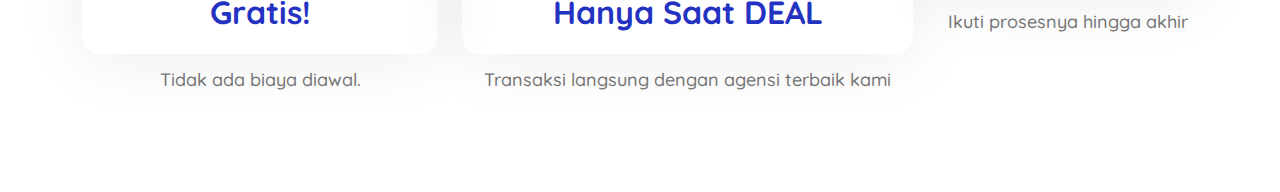
==== commit 39d6e76b: "Add Section Layanan" ====
--- a/index.html
+++ b/index.html
@@ -526,6 +526,57 @@
         </div>
     </div>
 
+    <!-- Layanan -->
+    <div class="bg-layanan">
+        <div class="container">
+
+            <div class="row">
+
+                <div class="col-lg-12">
+                    <div class="bg-layanan-title mb-5 mx-auto text-center wow fadeInLeft" data-wow-delay=".4s">
+                        <h2>Apakah aman?</h2>
+                        <p>Tentu, Reka Living adalah part company CV Reka Media Creative yang bergerak di bidang agensi, dengan kantor yang berada di Denpasar, Bali, kami yakin kamu akan dapat menemukan properti yang terbaik!</p>
+                    </div>
+                </div>
+
+                <div class="col-lg-4 text-center">
+                    <div class="single-layanan">
+                        <div class="title-layanan wow fadeInUp" data-wow-delay=".4s">
+                            <h3>Layanan Kami <span>Gratis!</span></h3>
+                        </div>
+                    </div>
+                    <div class="content-layanan wow fadeInLeft" data-wow-delay=".4s">
+                        <p>Tidak ada biaya diawal.</p>
+                    </div>
+                </div>
+
+                <div class="col-lg-5 text-center wow fadeInUp" data-wow-delay=".4s">
+                    <div class="single-layanan">
+                        <div class="title-layanan">
+                            <h3>Transaksi <span>Hanya Saat DEAL</span></h3>
+                        </div>
+                    </div>
+                    <div class="content-layanan">
+                        <p>Transaksi langsung dengan agensi terbaik kami</p>
+                    </div>
+                </div>
+
+                <div class="col-lg-3 text-center">
+                    <div class="single-layanan">
+                        <div class="title-layanan wow fadeInUp" data-wow-delay=".4s">
+                            <h3><span>Transparant</span></h3>
+                        </div>
+                    </div>
+                    <div class="content-layanan wow fadeInRight" data-wow-delay=".4s">
+                        <p>Ikuti prosesnya hingga akhir</p>
+                    </div>
+                </div>
+
+            </div>
+
+        </div>
+    </div>
+
     <!-- Bootstraps JS -->
     <script src="https://cdn.jsdelivr.net/npm/bootstrap@5.3.3/dist/js/bootstrap.bundle.min.js"></script>
     <script src="assets/js/main.js"></script>
--- a/asset/css/style.css
+++ b/asset/css/style.css
@@ -463,4 +463,51 @@
 .works-content{
   max-width: 80%;
 }
-/* === WORKS END; */+/* === WORKS END; */
+
+/* === LAYANAN START */
+.bg-layanan{
+  margin-top:100px;
+  margin-bottom: 100px;
+}
+
+.bg-layanan .bg-layanan-title h2{
+  font-size: 38px;
+  line-height: 58px;
+  margin-bottom: 15px;
+}
+
+.bg-layanan .bg-layanan-title p{
+  color: #737373;
+  font-weight: 500;
+  font-size: 20px;
+  line-height: 25px;
+  width: 80%;
+  margin: auto;
+}
+
+.bg-layanan .single-layanan{
+  box-shadow: 0px 4px 68px 0px rgba(0, 0, 0, 0.08);
+  padding : 13px 28px 13px 28px;
+  border-radius: 18px;
+}
+
+.single-layanan .title-layanan h3{
+  font-weight: 700;
+  font-size: 32px;
+  line-height: 58px;
+  font-family: 'Quicksand';
+}
+
+.single-layanan .title-layanan h3 > span{
+  color: #2432C1;
+}
+
+.content-layanan p{
+  color: #737373;
+  font-weight: 500;
+  font-size: 18px;
+  line-height: 22.5px;
+  margin-top: 15px;
+}
+/* === LAYANAN END */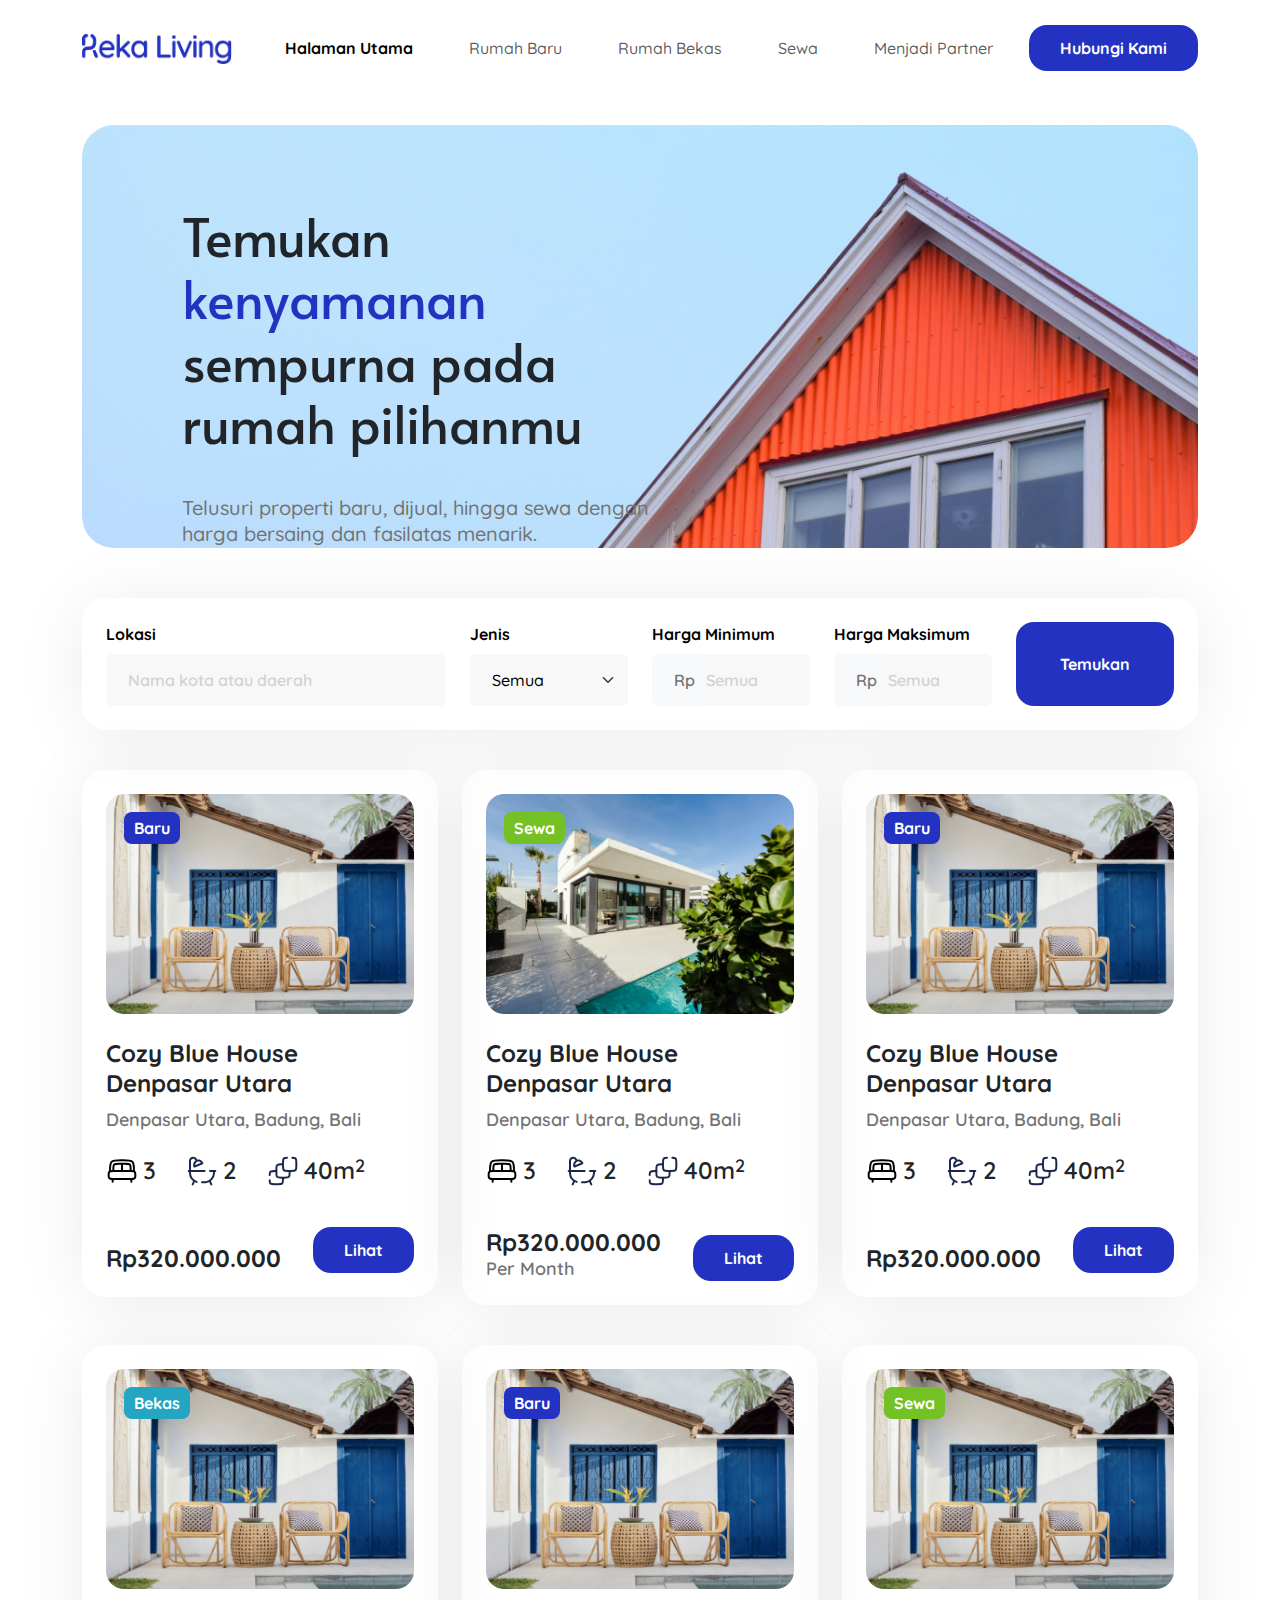
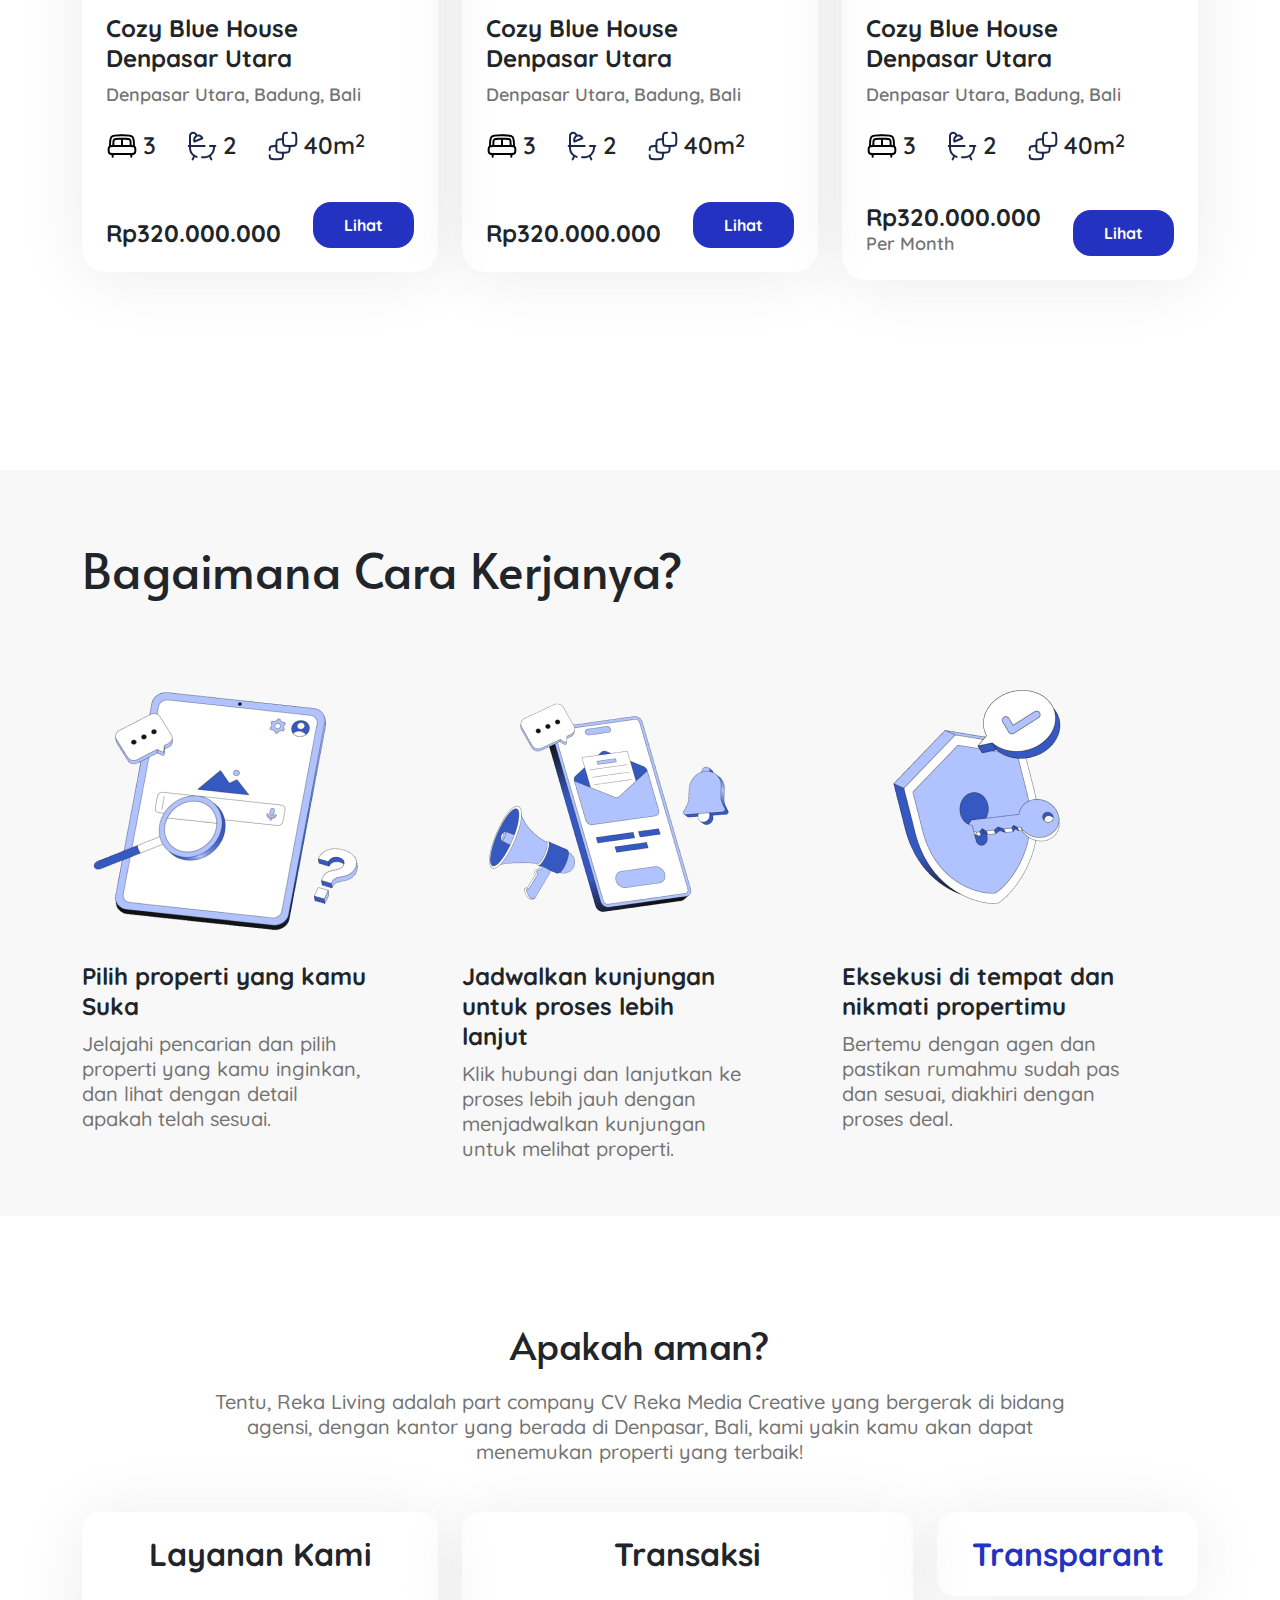
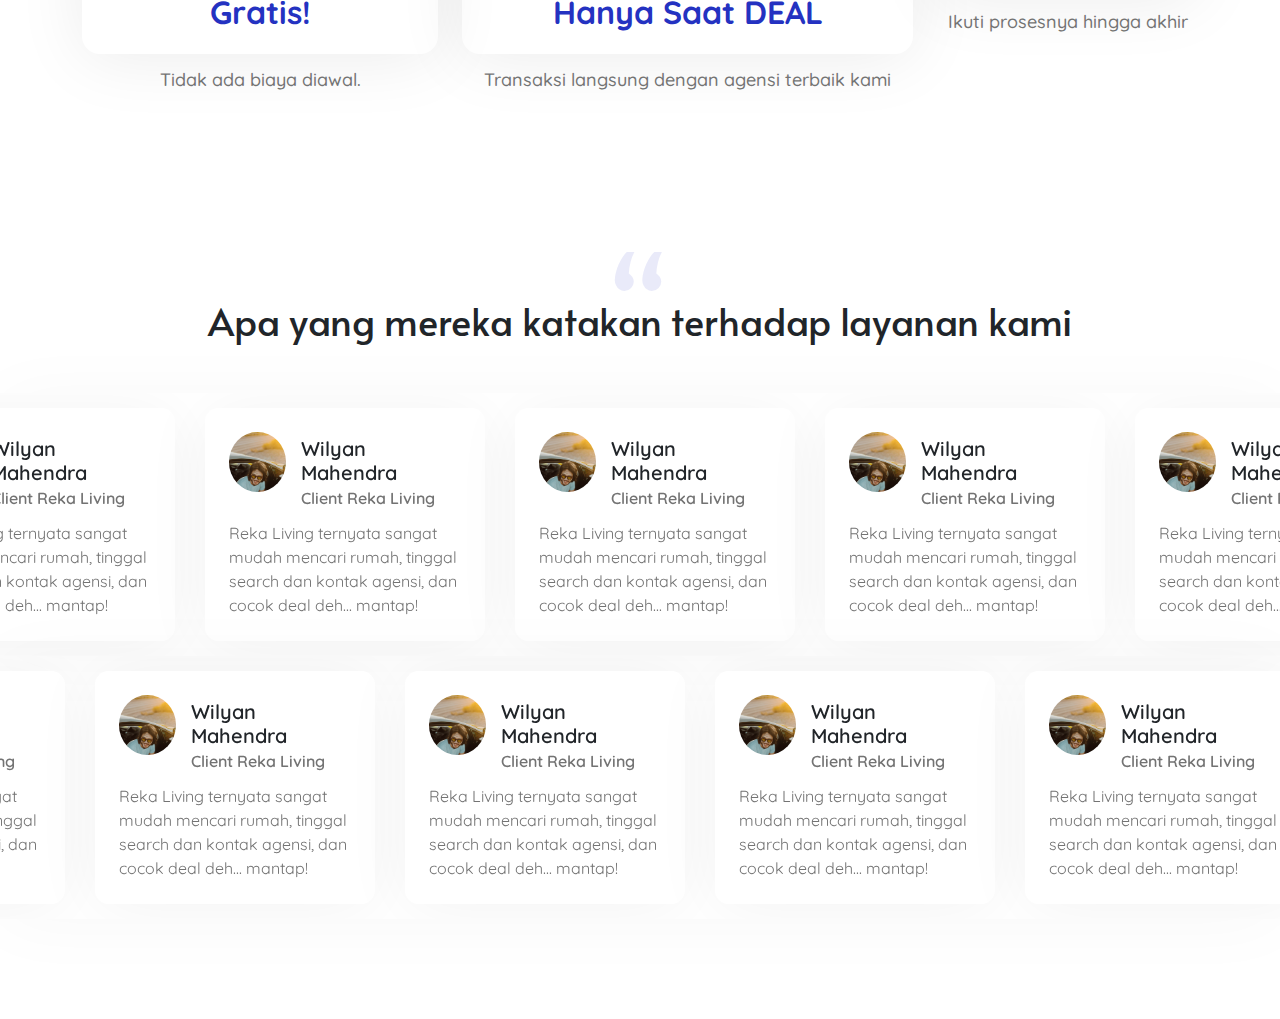
==== commit 4f615f02: "Add Section Testimoni" ====
--- a/index.html
+++ b/index.html
@@ -577,8 +577,238 @@
         </div>
     </div>
 
+    <!-- Testimoni -->
+    <section class="bg-testimoni">
+        <div class="title-testimoni wow fadeInUp" data-wow-delay=".4s">
+            <p class="quotes-icon">“</p>
+            <h1>Apa yang mereka katakan terhadap layanan kami</h1>
+        </div>
+
+        <div class="splide wow fadeInRight" data-wow-delay=".4s" id="testimoni-1" aria-label="Splide Basic HTML Example">
+            <div class="splide__track">
+                <ul class="splide__list">
+
+                    <li class="splide__slide">
+                        <div class="top-testimoni">
+                            <figure class="img-user-testimoni">
+                                <img src="asset/images/user.jpeg" alt="" class="img-fluid">
+                            </figure>
+                            <div class="desc-user-testimoni">
+                                <h5>Wilyan Mahendra</h5>
+                                <p>Client Reka Living</p>
+                            </div>
+                        </div>
+
+                        <div class="text-testimoni">
+                            <p>Reka Living ternyata sangat mudah mencari rumah, tinggal search dan kontak agensi, dan cocok deal deh... mantap!</p>
+                        </div>
+                    </li>
+
+                    <li class="splide__slide">
+                        <div class="top-testimoni">
+                            <figure class="img-user-testimoni">
+                                <img src="asset/images/user.jpeg" alt="" class="img-fluid">
+                            </figure>
+                            <div class="desc-user-testimoni">
+                                <h5>Wilyan Mahendra</h5>
+                                <p>Client Reka Living</p>
+                            </div>
+                        </div>
+
+                        <div class="text-testimoni">
+                            <p>Reka Living ternyata sangat mudah mencari rumah, tinggal search dan kontak agensi, dan cocok deal deh... mantap!</p>
+                        </div>
+                    </li>
+
+                    <li class="splide__slide">
+                        <div class="top-testimoni">
+                            <figure class="img-user-testimoni">
+                                <img src="asset/images/user.jpeg" alt="" class="img-fluid">
+                            </figure>
+                            <div class="desc-user-testimoni">
+                                <h5>Wilyan Mahendra</h5>
+                                <p>Client Reka Living</p>
+                            </div>
+                        </div>
+
+                        <div class="text-testimoni">
+                            <p>Reka Living ternyata sangat mudah mencari rumah, tinggal search dan kontak agensi, dan cocok deal deh... mantap!</p>
+                        </div>
+                    </li>
+
+                    <li class="splide__slide">
+                        <div class="top-testimoni">
+                            <figure class="img-user-testimoni">
+                                <img src="asset/images/user.jpeg" alt="" class="img-fluid">
+                            </figure>
+                            <div class="desc-user-testimoni">
+                                <h5>Wilyan Mahendra</h5>
+                                <p>Client Reka Living</p>
+                            </div>
+                        </div>
+
+                        <div class="text-testimoni">
+                            <p>Reka Living ternyata sangat mudah mencari rumah, tinggal search dan kontak agensi, dan cocok deal deh... mantap!</p>
+                        </div>
+                    </li>
+
+                    <li class="splide__slide">
+                        <div class="top-testimoni">
+                            <figure class="img-user-testimoni">
+                                <img src="asset/images/user.jpeg" alt="" class="img-fluid">
+                            </figure>
+                            <div class="desc-user-testimoni">
+                                <h5>Wilyan Mahendra</h5>
+                                <p>Client Reka Living</p>
+                            </div>
+                        </div>
+
+                        <div class="text-testimoni">
+                            <p>Reka Living ternyata sangat mudah mencari rumah, tinggal search dan kontak agensi, dan cocok deal deh... mantap!</p>
+                        </div>
+                    </li>
+
+                </ul>
+            </div>
+        </div>
+
+        <div class="splide wow fadeInLeft" data-wow-delay=".4s" id="testimoni-2" aria-label="Splide Basic HTML Example">
+            <div class="splide__track">
+                <ul class="splide__list">
+
+                    <li class="splide__slide">
+                        <div class="top-testimoni">
+                            <figure class="img-user-testimoni">
+                                <img src="asset/images/user.jpeg" alt="" class="img-fluid">
+                            </figure>
+                            <div class="desc-user-testimoni">
+                                <h5>Wilyan Mahendra</h5>
+                                <p>Client Reka Living</p>
+                            </div>
+                        </div>
+
+                        <div class="text-testimoni">
+                            <p>Reka Living ternyata sangat mudah mencari rumah, tinggal search dan kontak agensi, dan cocok deal deh... mantap!</p>
+                        </div>
+                    </li>
+
+                    <li class="splide__slide">
+                        <div class="top-testimoni">
+                            <figure class="img-user-testimoni">
+                                <img src="asset/images/user.jpeg" alt="" class="img-fluid">
+                            </figure>
+                            <div class="desc-user-testimoni">
+                                <h5>Wilyan Mahendra</h5>
+                                <p>Client Reka Living</p>
+                            </div>
+                        </div>
+
+                        <div class="text-testimoni">
+                            <p>Reka Living ternyata sangat mudah mencari rumah, tinggal search dan kontak agensi, dan cocok deal deh... mantap!</p>
+                        </div>
+                    </li>
+
+                    <li class="splide__slide">
+                        <div class="top-testimoni">
+                            <figure class="img-user-testimoni">
+                                <img src="asset/images/user.jpeg" alt="" class="img-fluid">
+                            </figure>
+                            <div class="desc-user-testimoni">
+                                <h5>Wilyan Mahendra</h5>
+                                <p>Client Reka Living</p>
+                            </div>
+                        </div>
+
+                        <div class="text-testimoni">
+                            <p>Reka Living ternyata sangat mudah mencari rumah, tinggal search dan kontak agensi, dan cocok deal deh... mantap!</p>
+                        </div>
+                    </li>
+
+                    <li class="splide__slide">
+                        <div class="top-testimoni">
+                            <figure class="img-user-testimoni">
+                                <img src="asset/images/user.jpeg" alt="" class="img-fluid">
+                            </figure>
+                            <div class="desc-user-testimoni">
+                                <h5>Wilyan Mahendra</h5>
+                                <p>Client Reka Living</p>
+                            </div>
+                        </div>
+
+                        <div class="text-testimoni">
+                            <p>Reka Living ternyata sangat mudah mencari rumah, tinggal search dan kontak agensi, dan cocok deal deh... mantap!</p>
+                        </div>
+                    </li>
+
+                    <li class="splide__slide">
+                        <div class="top-testimoni">
+                            <figure class="img-user-testimoni">
+                                <img src="asset/images/user.jpeg" alt="" class="img-fluid">
+                            </figure>
+                            <div class="desc-user-testimoni">
+                                <h5>Wilyan Mahendra</h5>
+                                <p>Client Reka Living</p>
+                            </div>
+                        </div>
+
+                        <div class="text-testimoni">
+                            <p>Reka Living ternyata sangat mudah mencari rumah, tinggal search dan kontak agensi, dan cocok deal deh... mantap!</p>
+                        </div>
+                    </li>
+
+                </ul>
+            </div>
+        </div>
+    </section>
+
     <!-- Bootstraps JS -->
     <script src="https://cdn.jsdelivr.net/npm/bootstrap@5.3.3/dist/js/bootstrap.bundle.min.js"></script>
     <script src="assets/js/main.js"></script>
+    <!-- Slider Splide JS -->
+    <script src="https://cdn.jsdelivr.net/npm/@splidejs/splide@4.1.4/dist/js/splide.min.js"></script>
+
+    <script>
+        var splide = new Splide( '.splide', {
+        breakpoints: {
+          991: {
+            perPage: 2
+          },
+          556: {
+            perPage: 1,
+            padding: '1rem',
+            gap    : '0rem'
+          }
+        },
+            type   : 'loop',
+            padding: '5rem',
+            perPage: 4,
+            perMove: 1,
+            arrows: false,
+            pagination: false,  
+            focus: 'center',
+        } );
+
+        splide.mount();
+
+        var splide = new Splide( '#testimoni-2', {
+        breakpoints: {
+          991: {
+            perPage: 2
+          },
+          556: {
+            perPage: 1,
+            padding: '1rem',
+            gap    : '0rem'
+          }
+        },
+            type   : 'loop',
+            padding: '5rem',
+            perPage: 4,
+            arrows: false,
+            pagination: false,
+        } );
+
+        splide.mount();
+    </script>
 </body>
 </html>--- a/asset/css/style.css
+++ b/asset/css/style.css
@@ -510,4 +510,79 @@
   line-height: 22.5px;
   margin-top: 15px;
 }
-/* === LAYANAN END */+/* === LAYANAN END */
+
+/*===== Testimoni =====*/
+.bg-testimoni{
+  padding: 100px 0;
+  text-align: center;
+  overflow-x: hidden;
+}
+
+.bg-testimoni .title-testimoni .quotes-icon{
+  font-size: 120px;
+  font-family: "Alata";
+  color: rgba(36, 50, 193, 0.1);
+}
+
+.bg-testimoni .title-testimoni h1{
+  margin-top: -20px;
+  font-size: 38px;
+}
+
+.bg-testimoni .splide{
+  margin-top: 50px;
+  box-shadow: 0px 4px 68px 0px rgba(0, 0, 0, 0.03);
+}
+
+.bg-testimoni #testimoni-2{
+  margin-top: 0px;
+}
+
+.bg-testimoni .splide__slide{
+  margin: 15px;
+  cursor: pointer;
+  text-align: left;
+  border-radius: 14px;
+  background: #fff;
+  padding: 24px;
+  box-shadow: 0px 4px 68px 0px rgba(0, 0, 0, 0.05);
+}
+
+.bg-testimoni .top-testimoni {
+  display: flex;
+}
+
+.bg-testimoni .top-testimoni .img-user-testimoni{
+  width: 60px;
+  height: 60px;
+  border-radius: 100%;
+  overflow: hidden;
+}
+
+.bg-testimoni .top-testimoni .img-user-testimoni img{
+  width: 100%;
+  object-fit: cover;
+}
+
+.bg-testimoni .top-testimoni .desc-user-testimoni{
+  margin-left: 15px;
+  margin-top: 5px;
+}
+
+.bg-testimoni .top-testimoni .desc-user-testimoni h5{
+  font-family: "Quicksand";
+  font-weight: 600;
+}
+
+.bg-testimoni .top-testimoni .desc-user-testimoni p{
+  color: #737373;
+  font-weight: 600;
+}
+
+.bg-testimoni .text-testimoni p{
+  margin-top: 10px;
+  color: #737373;
+  font-weight: 400;
+  line-height: 24px;
+}
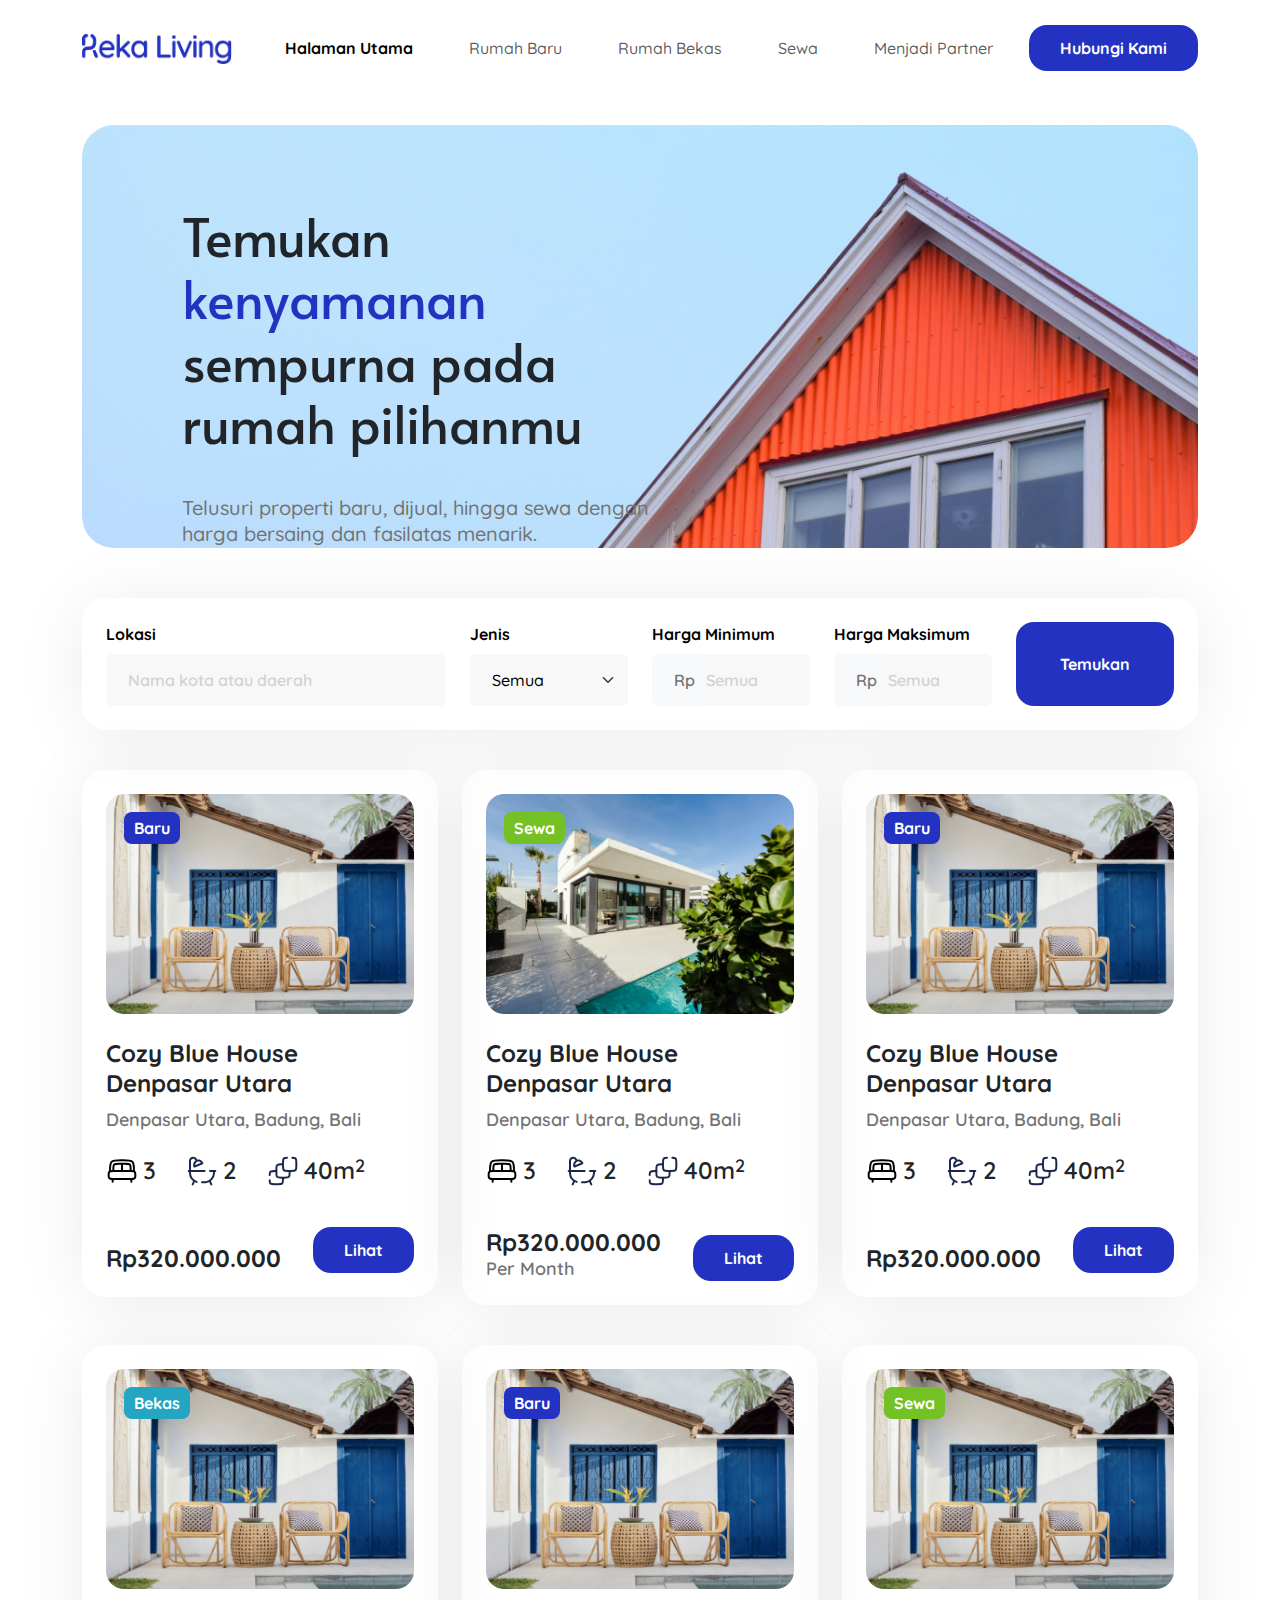
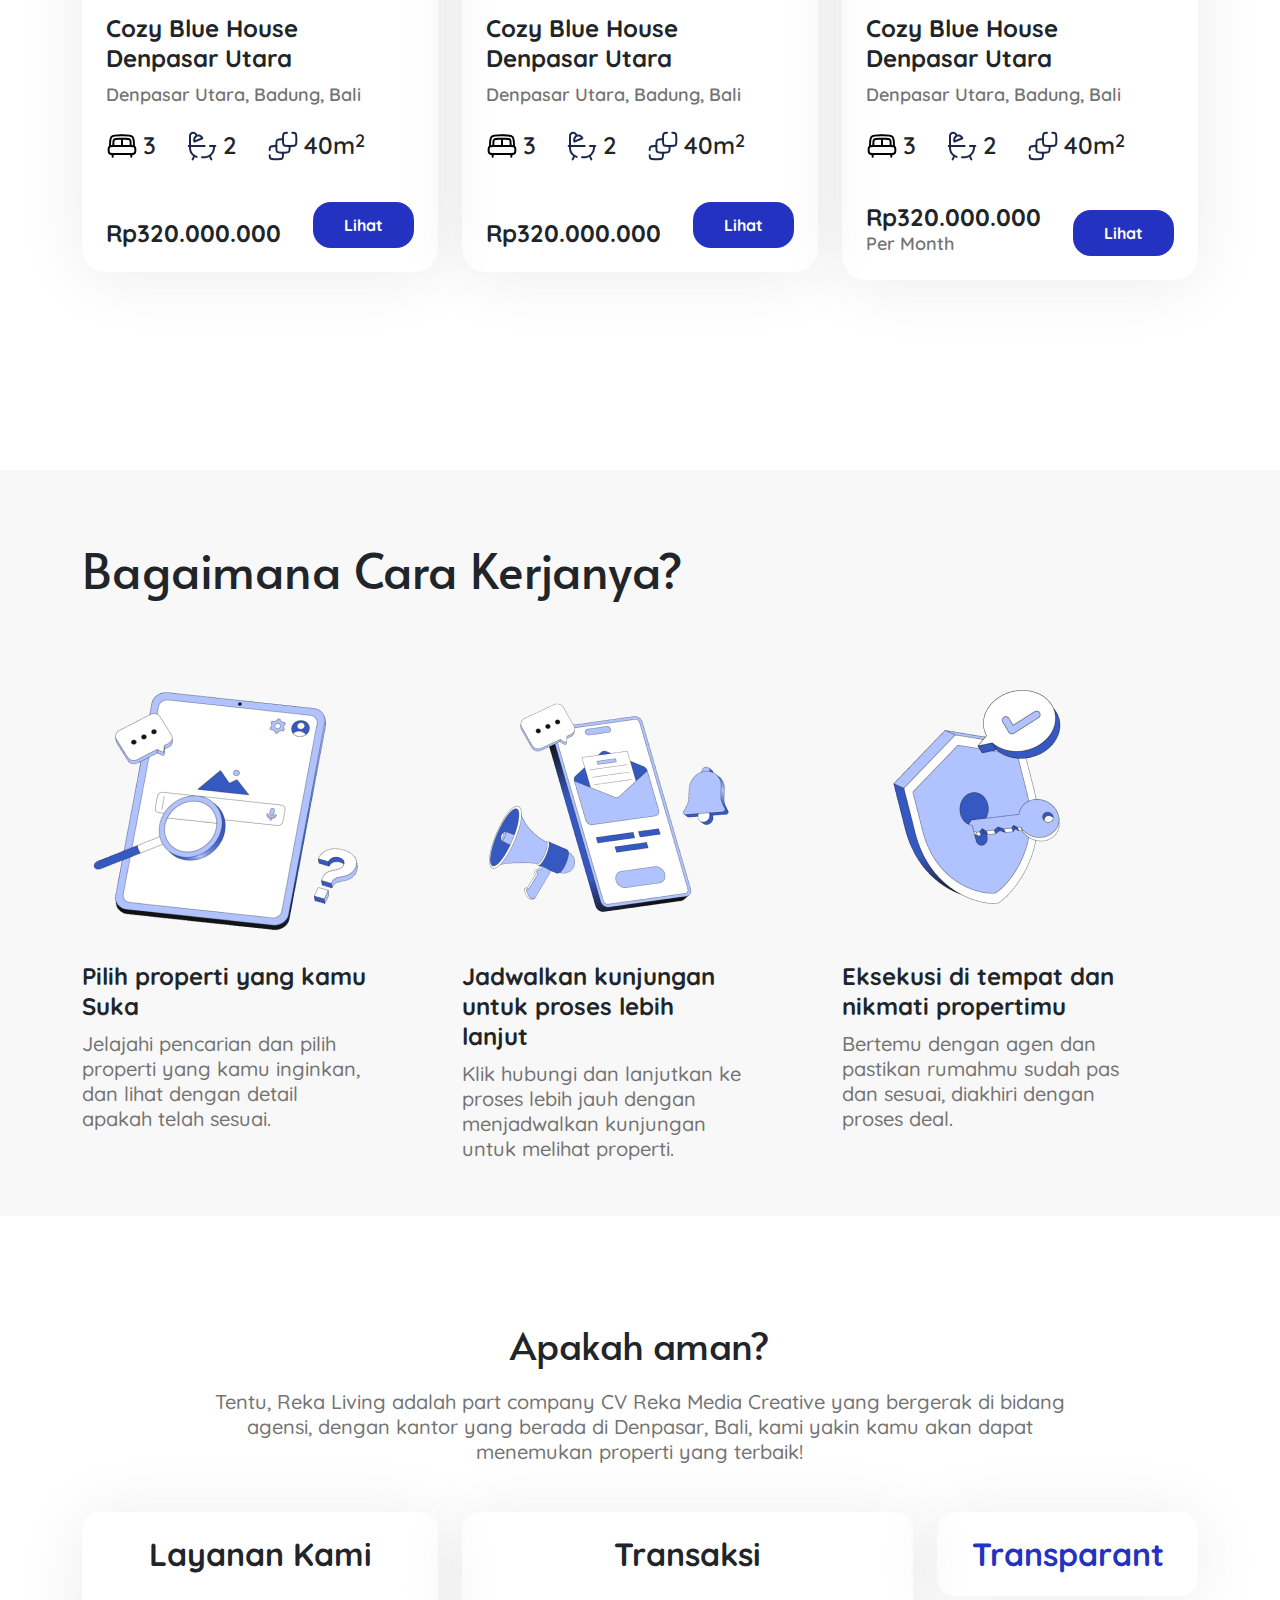
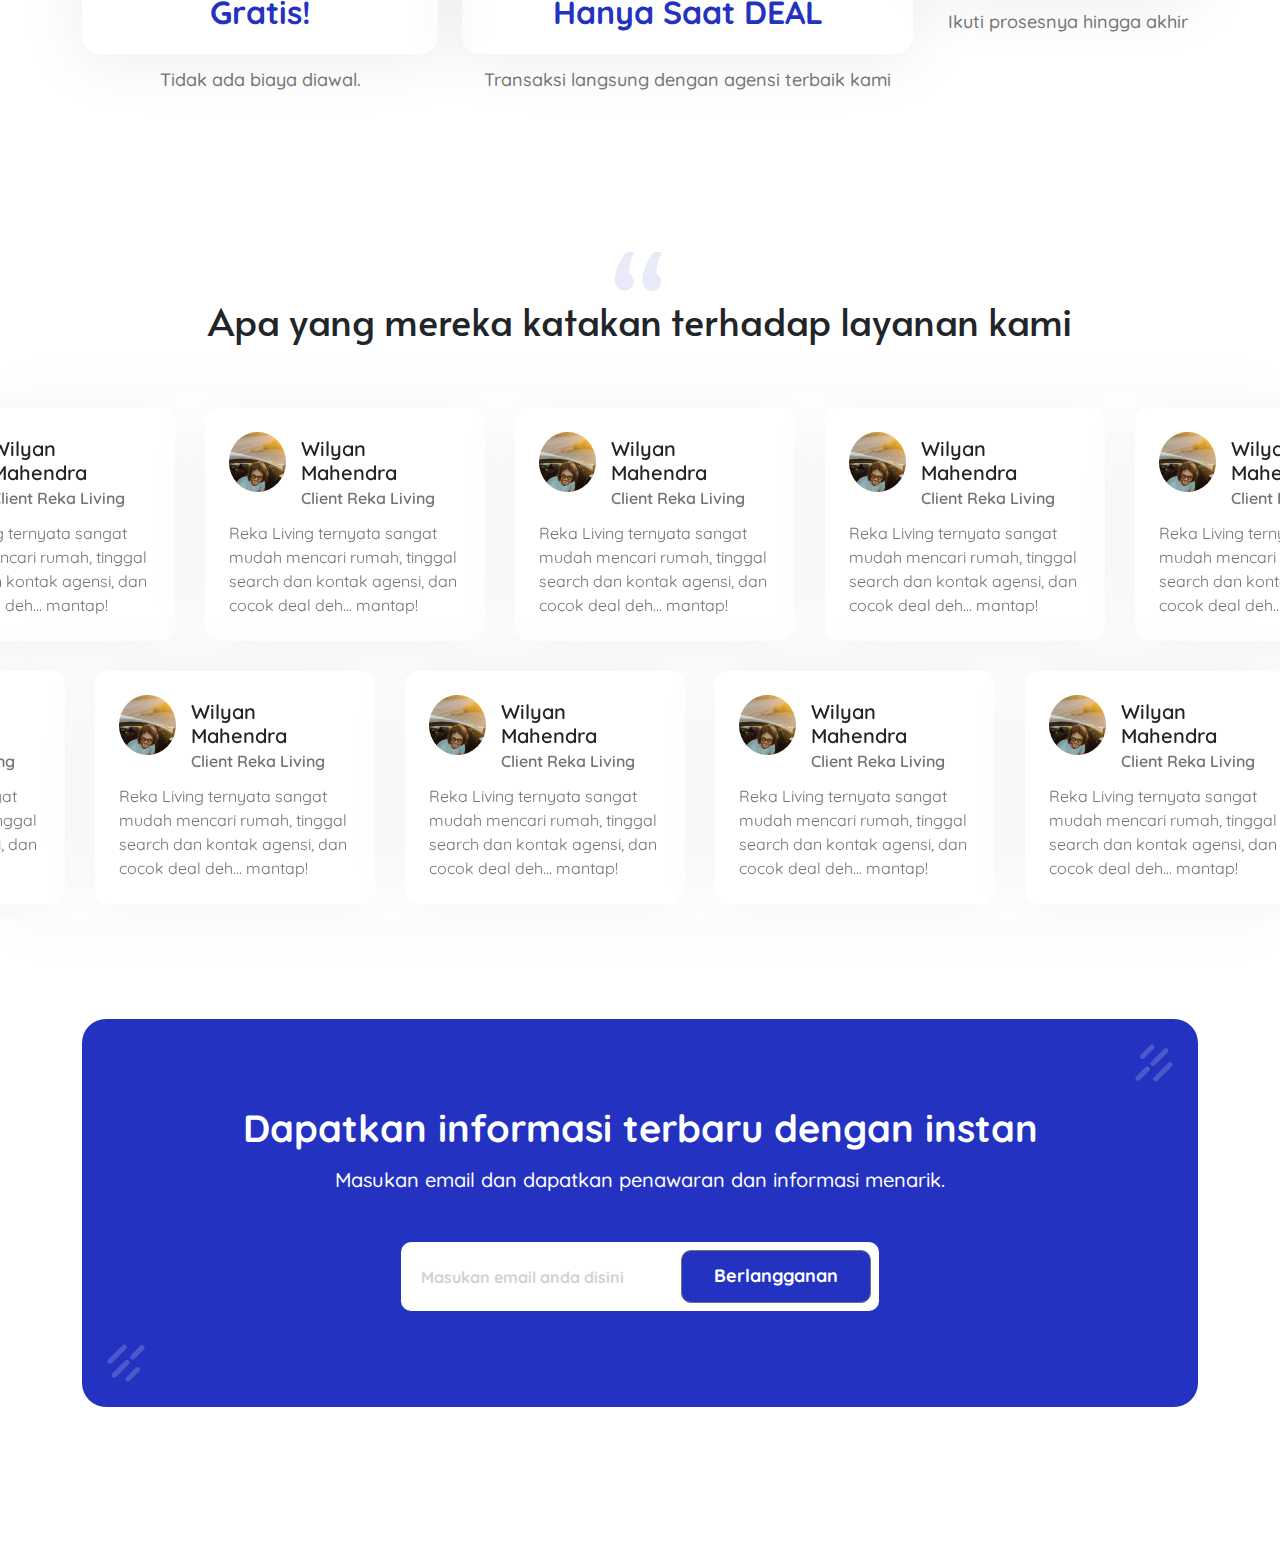
==== commit 75e992bd: "Add Berlangganan Section" ====
--- a/index.html
+++ b/index.html
@@ -761,6 +761,36 @@
         </div>
     </section>
 
+    <!-- Berlangganan -->
+    <div class="bg-berlangganan">
+        <div class="container">
+
+            <div class="col-lg-12">
+
+                <div class="bg-blue">
+                    <img src="asset/images/Berlangganan/top.png" class="img-top" alt="" srcset="">
+
+                    <div class="title-berlangganan mx-auto text-center wow fadeInUp" data-wow-delay=".4s">
+                        <h2>Dapatkan informasi terbaru dengan instan</h2>
+                        <p>Masukan email dan dapatkan penawaran dan informasi menarik.</p>
+                    </div>
+    
+                    <div class="search-berlangganan wow fadeInLeft" data-wow-delay=".4s">
+                        <div class="input-group mb-3">
+                            <input type="text" class="form-control shadow-none" placeholder="Masukan email anda disini">
+                            <button class="btn btn-outline-secondary" type="button" id="button-addon2">Berlangganan</button>
+                        </div>
+                    </div>
+
+                    <img src="asset/images/Berlangganan/bottom.png" alt="" class="img-bottom" srcset="">
+    
+                </div>
+
+            </div>
+
+        </div>
+    </div>
+
     <!-- Bootstraps JS -->
     <script src="https://cdn.jsdelivr.net/npm/bootstrap@5.3.3/dist/js/bootstrap.bundle.min.js"></script>
     <script src="assets/js/main.js"></script>
--- a/asset/css/style.css
+++ b/asset/css/style.css
@@ -586,3 +586,83 @@
   font-weight: 400;
   line-height: 24px;
 }
+
+/* === BERLANGGANAN START */
+.bg-berlangganan{
+  margin-bottom: 150px;
+}
+
+.bg-berlangganan .bg-blue{
+  padding: 80px;
+  border-radius: 24px;
+  background-color: #2432C1;
+  position: relative;
+}
+
+.bg-berlangganan .title-berlangganan h2{
+  font-weight: bold;
+  font-size: 38px;
+  color:#fff;
+  line-height: 58px;
+  font-family: 'Quicksand';
+  margin-bottom: 10px;
+}
+
+.bg-berlangganan .title-berlangganan p{
+  font-size: 20px;
+  color:#fff;
+  font-weight: 500;
+  line-height: 25px;
+  margin-bottom: 50px;
+}
+
+.search-berlangganan{
+  max-width: 50%;
+  margin: 0 auto;
+}
+
+.search-berlangganan .form-control::placeholder{
+  color: #D2D2D2;
+  font-size: 16px;
+  line-height: 20px;
+  font-weight: 700;
+}
+
+.search-berlangganan .form-control{
+  border:none;
+}
+
+.search-berlangganan .btn{
+  background-color:#2432C1;
+  color: #fff;
+  padding: 14px 32px 14px 32px;
+  font-size: 18px;
+  font-weight: 700;
+  line-height: 22.5px;
+  border-radius: 10px !important;
+}
+
+.search-berlangganan .btn:hover{
+  background-color: #8dc8f2;
+  color: #fff;
+  border-color: #8dc8f2;
+}
+
+.search-berlangganan .input-group{
+  background-color:#fff;
+  padding:8px;
+  border-radius: 10px;
+}
+
+.bg-blue .img-top{
+  position:absolute;
+  top: 25px;
+  right: 25px;
+}
+
+.bg-blue .img-bottom{
+  position:absolute;
+  bottom: 25px;
+  left: 25px;
+}
+/* === BERLANGGANAN END */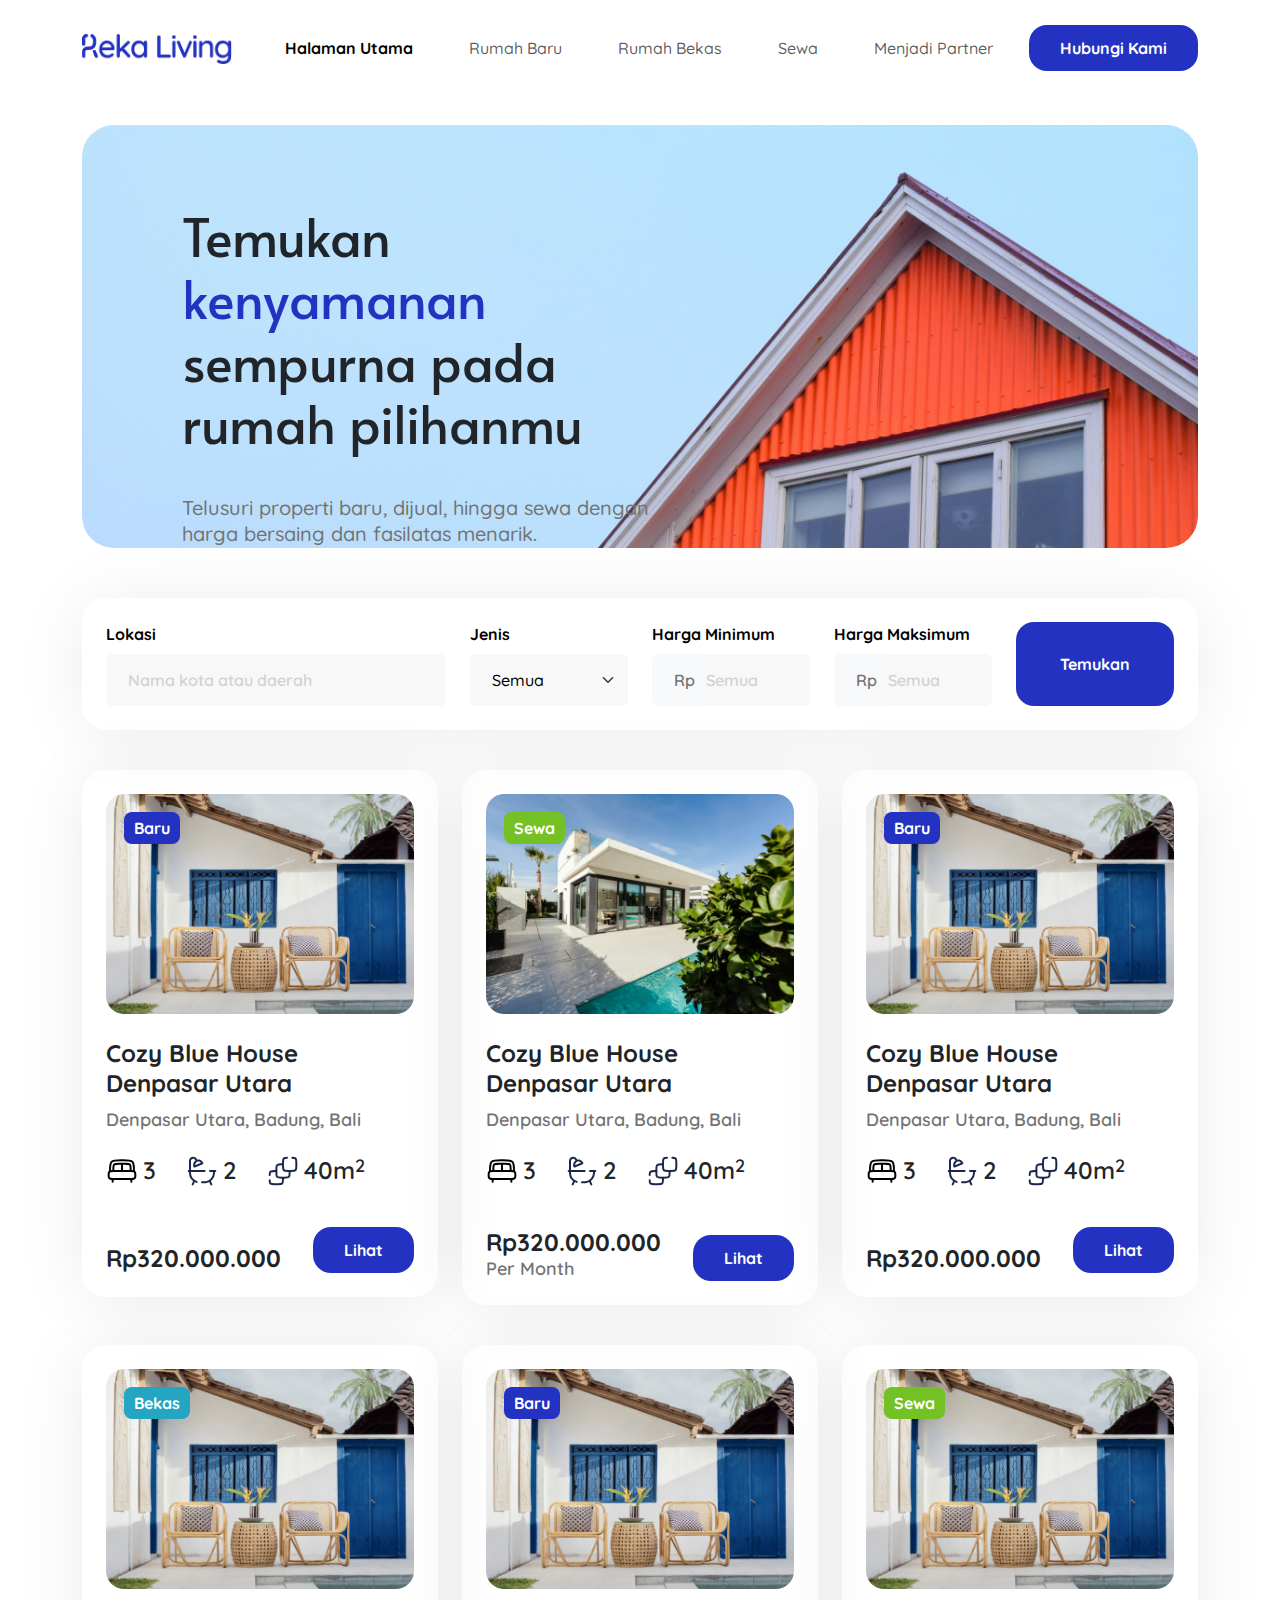
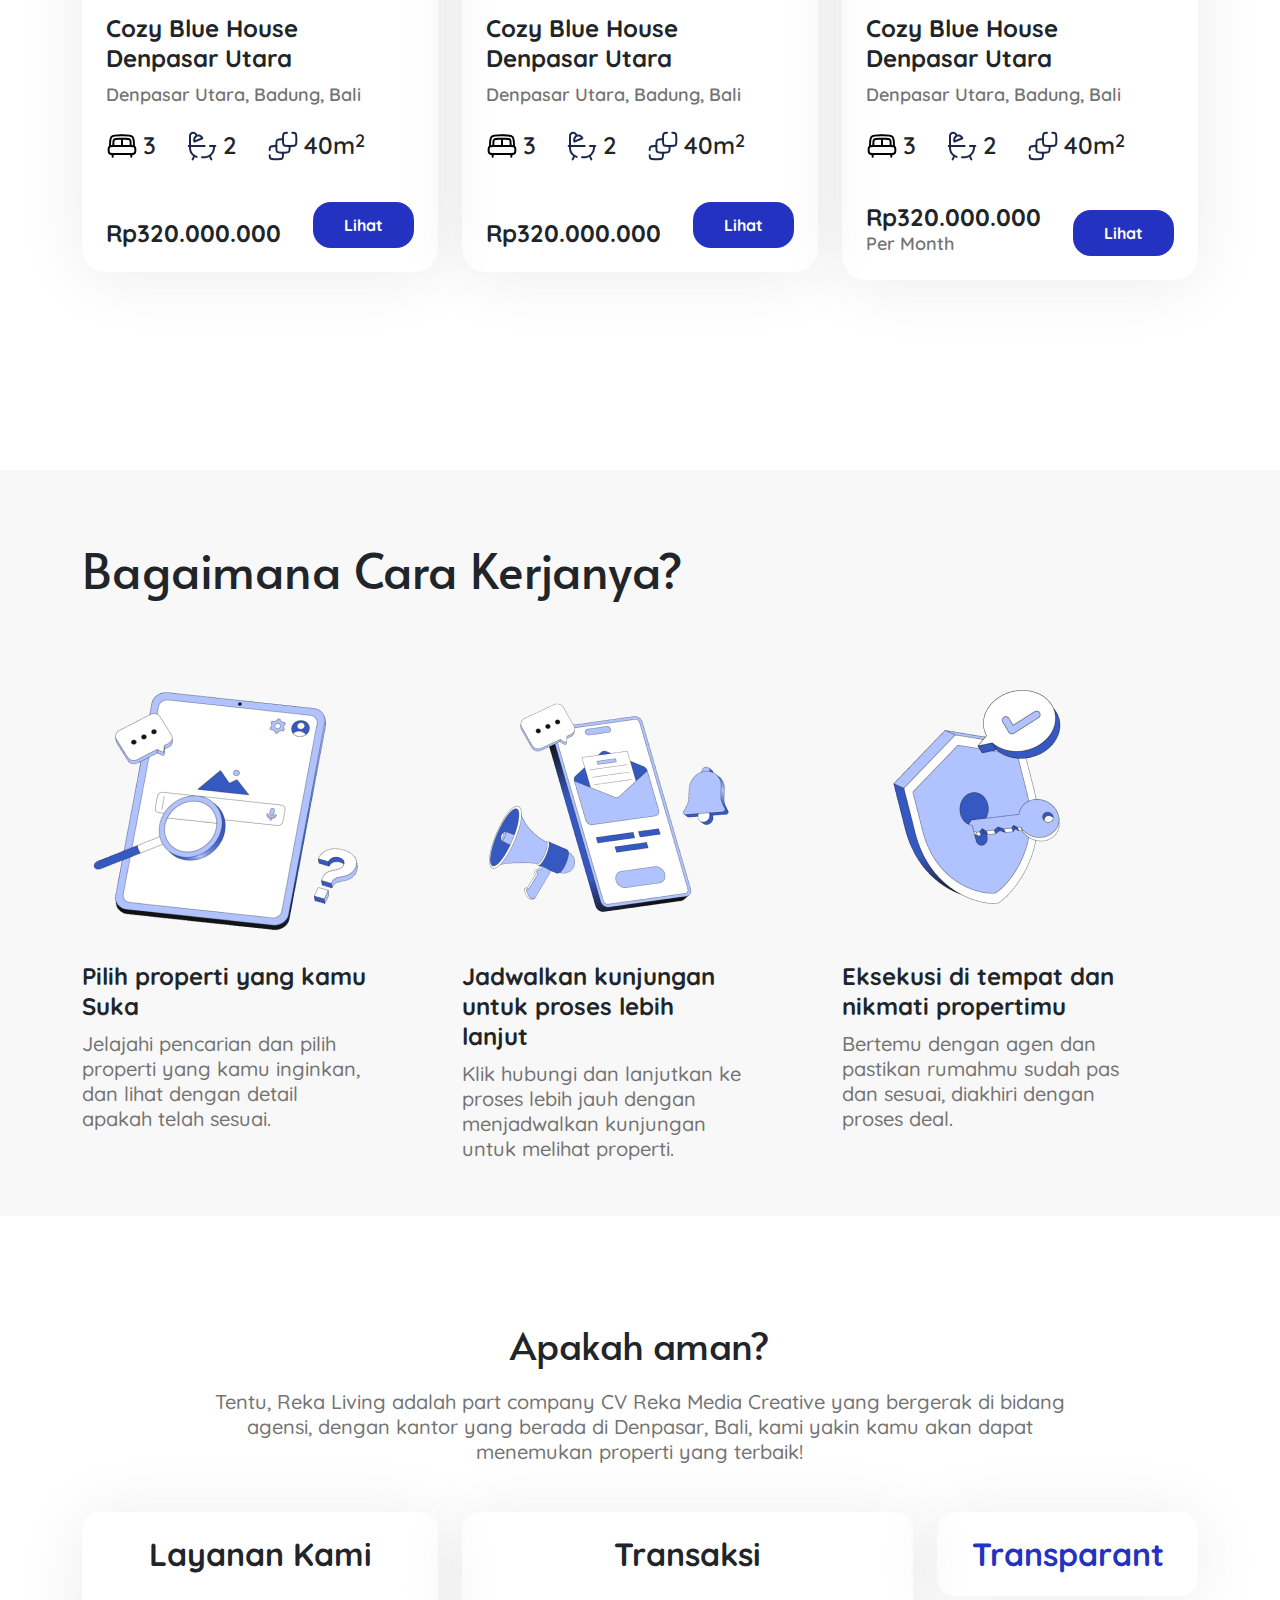
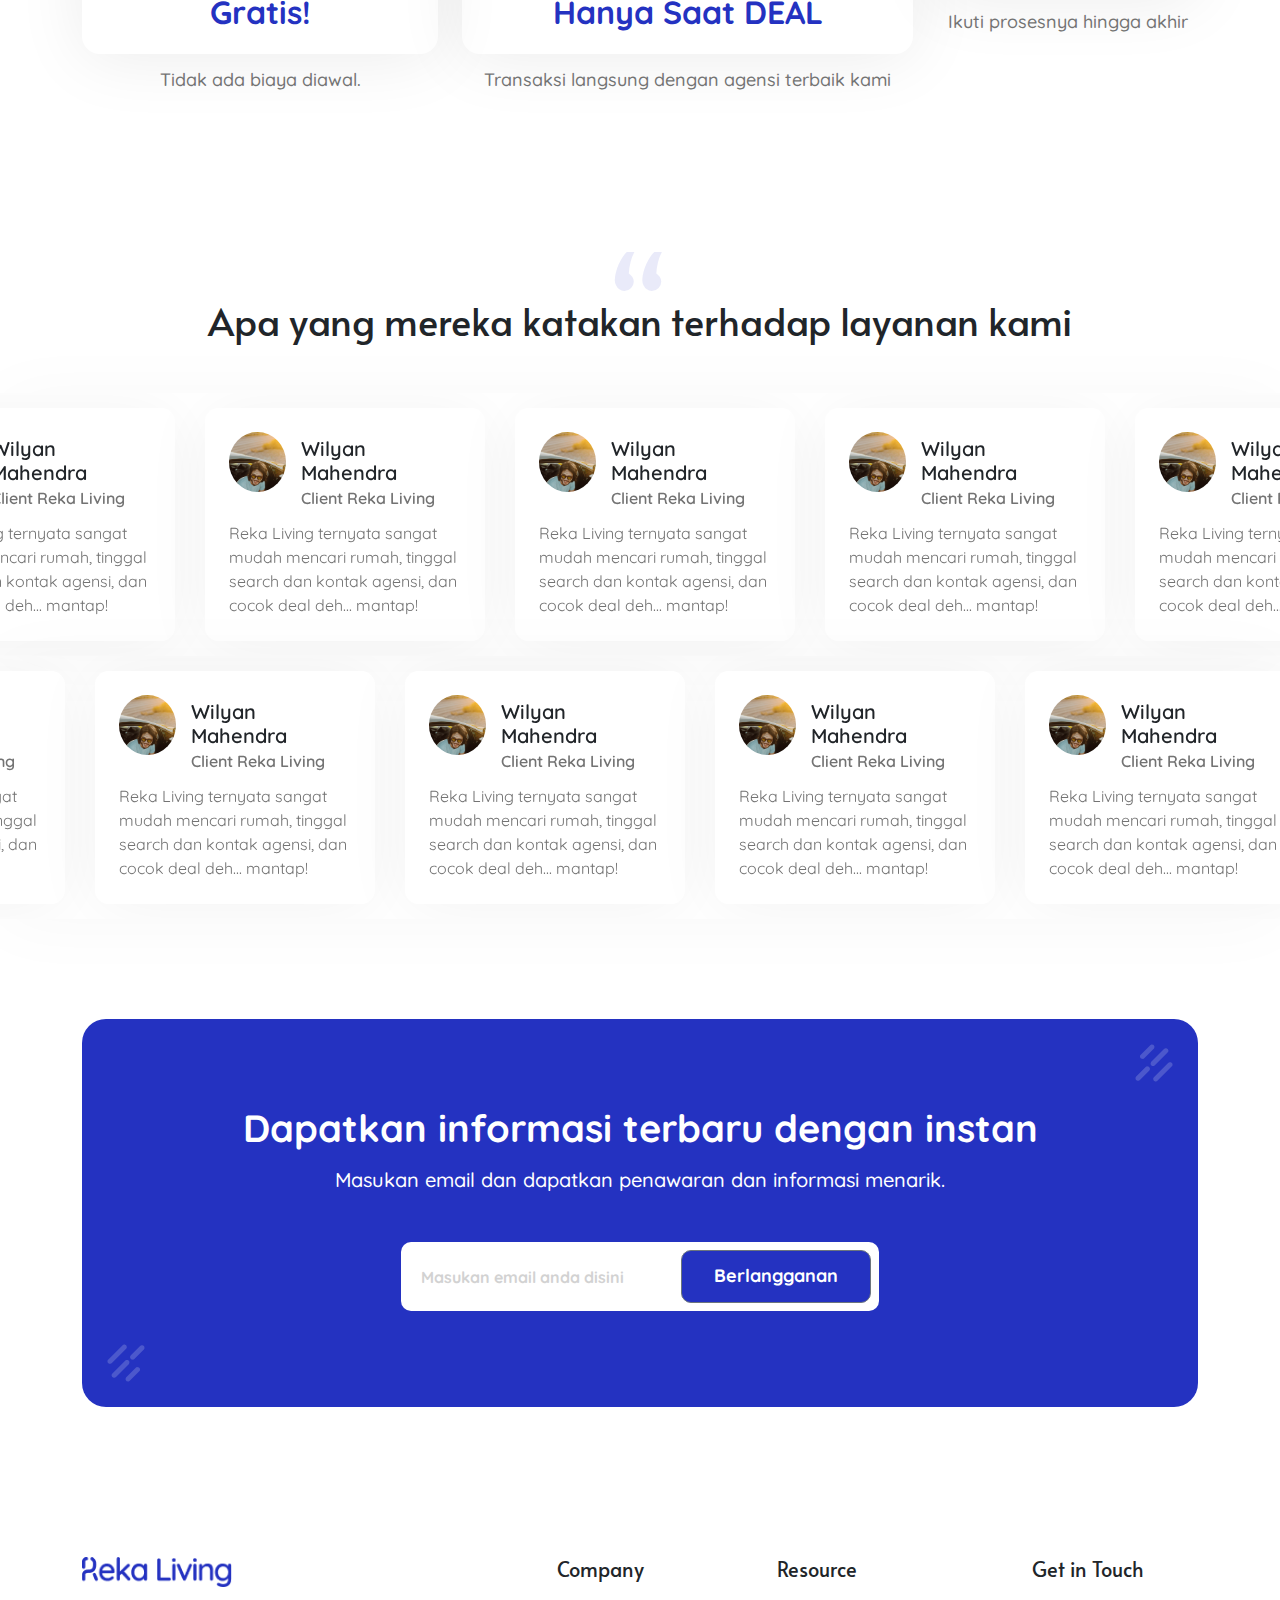
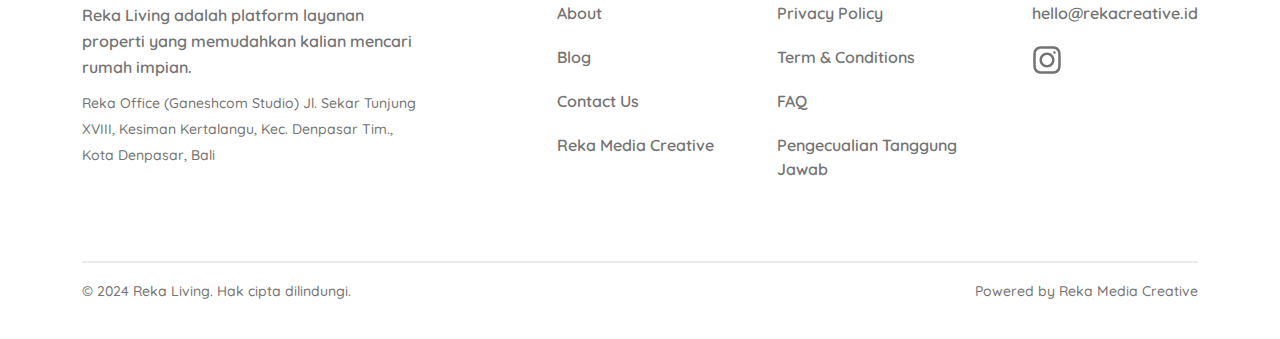
==== commit 7b509f50: "[feat] : Add Feature Footer Section" ====
--- a/index.html
+++ b/index.html
@@ -791,6 +791,78 @@
         </div>
     </div>
 
+    <!-- Footer -->
+    <footer class="bg-footer" id="bg-footer">
+
+        <div class="container">
+    
+            <div class="desc-footer">
+                <p>Reka Living adalah platform layanan properti yang memudahkan kalian mencari rumah impian.</p>
+            </div>
+    
+            <div class="row">
+            <div class="col-12 col-lg-5">
+                <div class="bg-footer-menu main-footer">
+                <img src="asset/images/reka-living-logo.png" class="img-fluid" alt="">
+                <p>Reka Living adalah platform layanan properti yang memudahkan kalian mencari rumah impian.</p>
+                <p class="address">Reka Office (Ganeshcom Studio) Jl. Sekar Tunjung XVIII, Kesiman Kertalangu, Kec. Denpasar Tim., Kota Denpasar, Bali</p>
+                </div>
+            </div>
+    
+            <div class="col-12 col-lg-2">
+                <div class="footer">
+                <ul>
+                    <li><h5>Company</h5></li>
+                    <div class="footer-flex">
+                    <li><a href="#">About</a></li>
+                    <li><a href="#">Blog</a></li>
+                    <li><a href="#">Contact Us</a></li>
+                    <li><a href="#">Reka Media Creative</a></li>  
+                    </div>
+                </ul>
+                </div>
+            </div>
+    
+            <div class="col-12 col-lg-3">
+                <div class="footer footer-second">
+                <ul>
+                    <li><h5>Resource</h5></li>
+                    <div class="footer-flex">
+                    <li><a href="#">Privacy Policy</a></li>
+                    <li><a href="#">Term & Conditions</a></li>
+                    <li><a href="#">FAQ</a></li>
+                    <li><a href="#">Pengecualian Tanggung Jawab</a></li>
+                    </div>
+                </ul>
+                </div>
+            </div>
+    
+            <div class="col-12 col-lg-2">
+                <div class="footer footer-third">
+                <ul>
+                    <li><h5>Get in Touch</h5></li>
+                    <div class="footer-flex">
+                    <li><a href="#">hello@rekacreative.id</a></li>
+                    <li><a href="#"> <img src="asset/images/instagram-logo.svg" alt=""> </a></li>
+                    </div>
+                </ul>
+                </div>
+            </div>
+    
+            </div>
+    
+            <div class="row">
+            <div class="col-12">
+                <div class="bg-footer-copyright">
+                    <p>© 2024 Reka Living. Hak cipta dilindungi.</p>
+                    <p>Powered by Reka Media Creative</p>
+                </div>
+            </div>
+            </div>
+            
+        </div>
+    </footer>
+
     <!-- Bootstraps JS -->
     <script src="https://cdn.jsdelivr.net/npm/bootstrap@5.3.3/dist/js/bootstrap.bundle.min.js"></script>
     <script src="assets/js/main.js"></script>
--- a/asset/css/style.css
+++ b/asset/css/style.css
@@ -665,4 +665,72 @@
   bottom: 25px;
   left: 25px;
 }
-/* === BERLANGGANAN END */+/* === BERLANGGANAN END */
+
+/*===== Footer =====*/
+.bg-footer{
+  margin-top: 100px;
+}
+
+.bg-footer .desc-footer{
+  display: none;
+}
+
+.bg-footer .main-footer{
+  width: 75%;
+}
+
+.bg-footer .main-footer img{
+  max-width: 150px;
+}
+
+.bg-footer .main-footer p{
+  color: #737373;
+  font-weight: 600;
+  margin-top: 15px;
+}
+
+.bg-footer .main-footer .address{
+  font-size: 14px;
+  margin-top: 10px;
+  font-weight: 500;
+}
+
+.bg-footer .footer li h5{
+  margin-bottom: 10px;
+}
+
+.bg-footer .footer li a{
+  margin: 10px 0;
+  color: #737373;
+  font-weight: 600;
+  -webkit-transition: all 0.3s ease-out 0s;
+  transition: all 0.3s ease-out 0s;
+}
+
+.bg-footer .footer li a:hover{
+  color: #000;
+}
+
+.bg-footer .footer-second{
+  padding-left: 30px;
+}
+
+.bg-footer-copyright{
+  margin-top: 70px;
+  border-top: 2px solid rgba(115, 115, 115, 0.14);
+  padding-top: 15px;
+  padding-bottom: 35px;
+  display: flex;
+  justify-content: space-between;
+}
+
+.bg-footer-copyright p{
+  color: #737373;
+  font-weight: 500;
+  font-size: 14px;
+}
+
+.bg-footer .footer img{
+  max-width: 30px;
+}